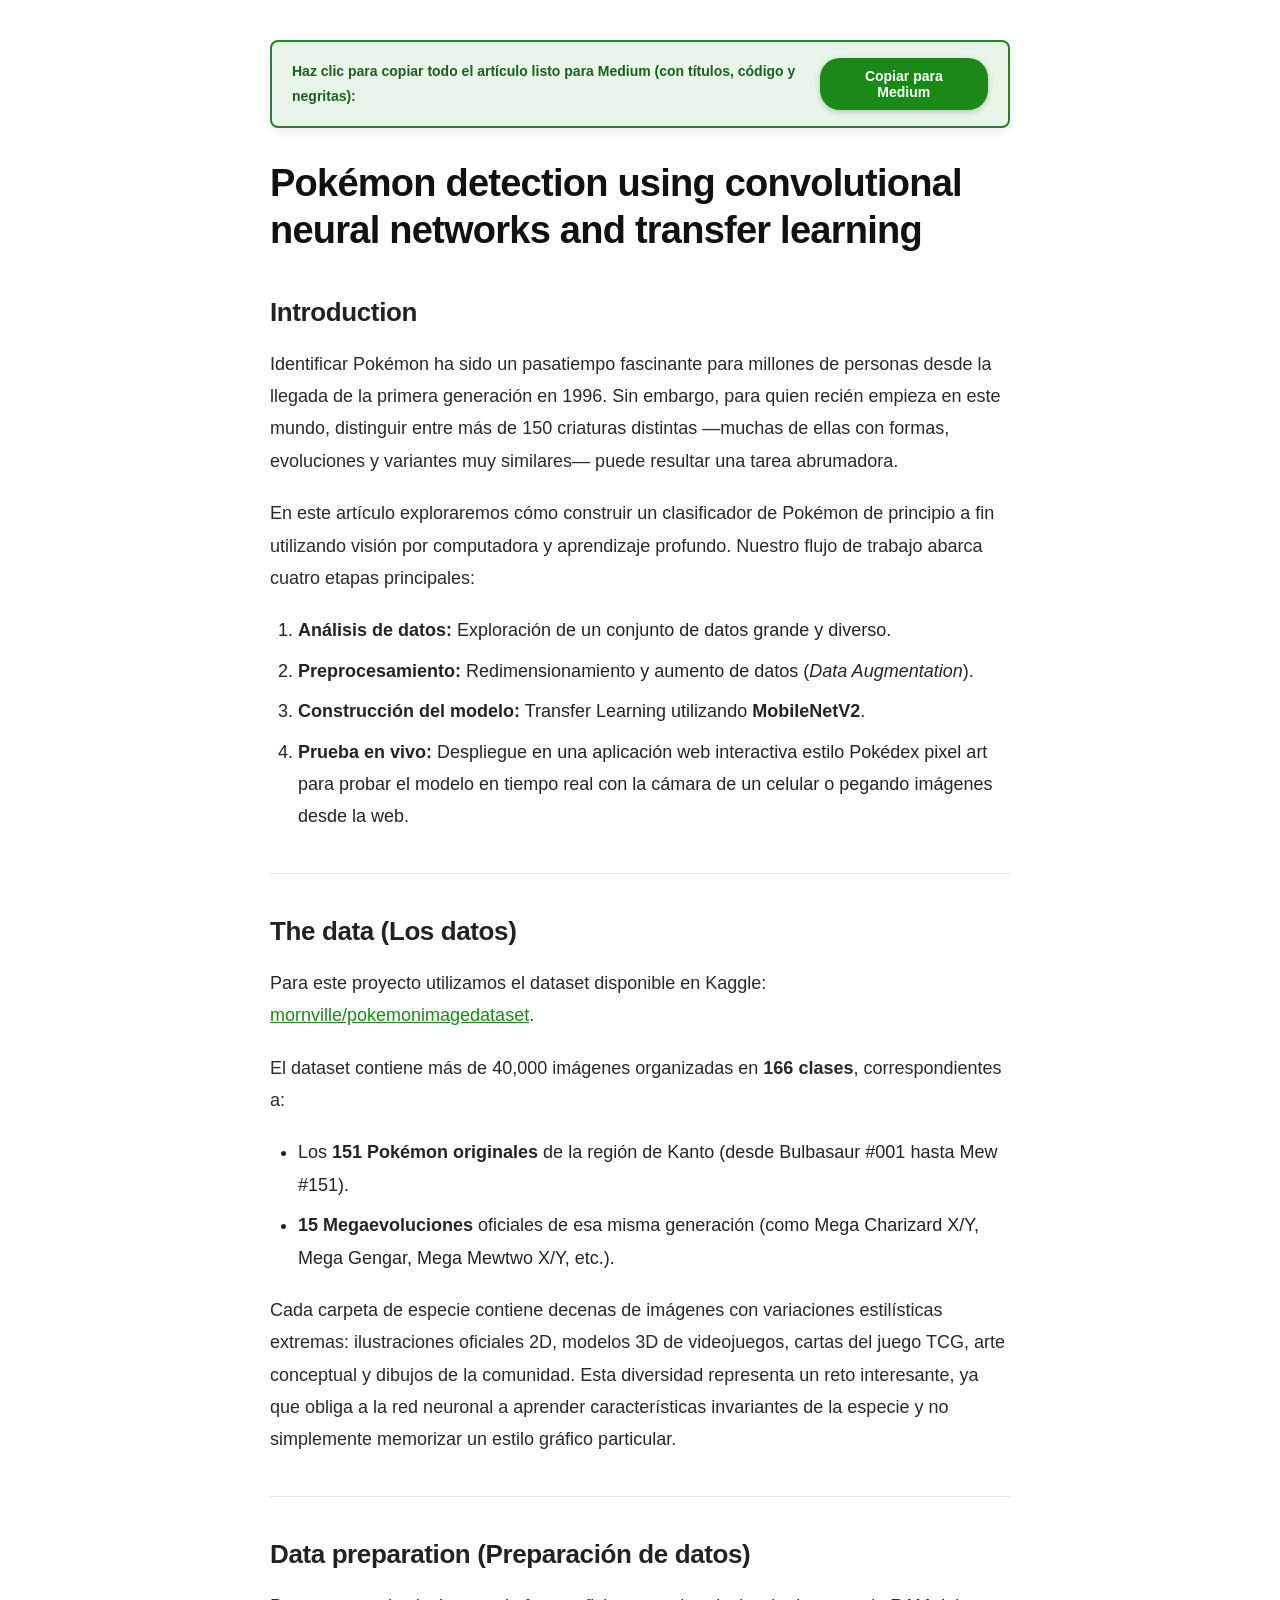
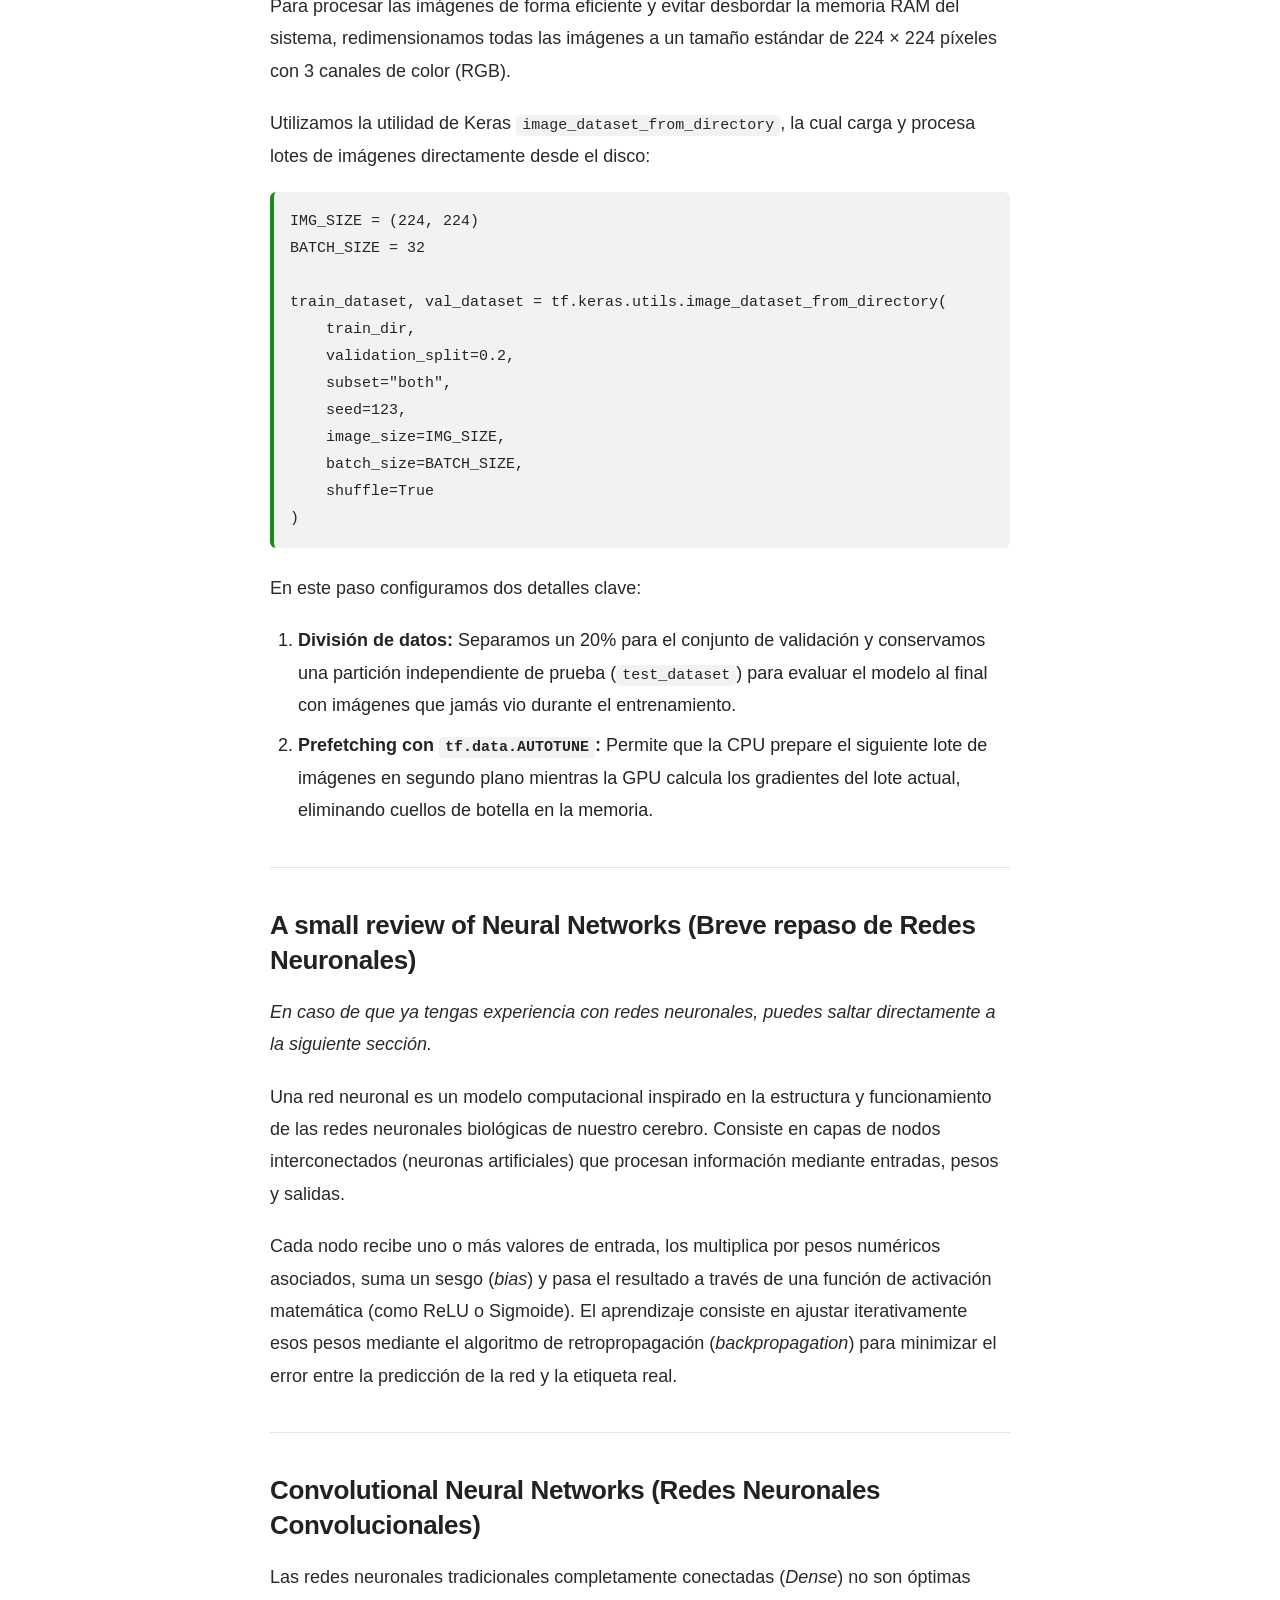
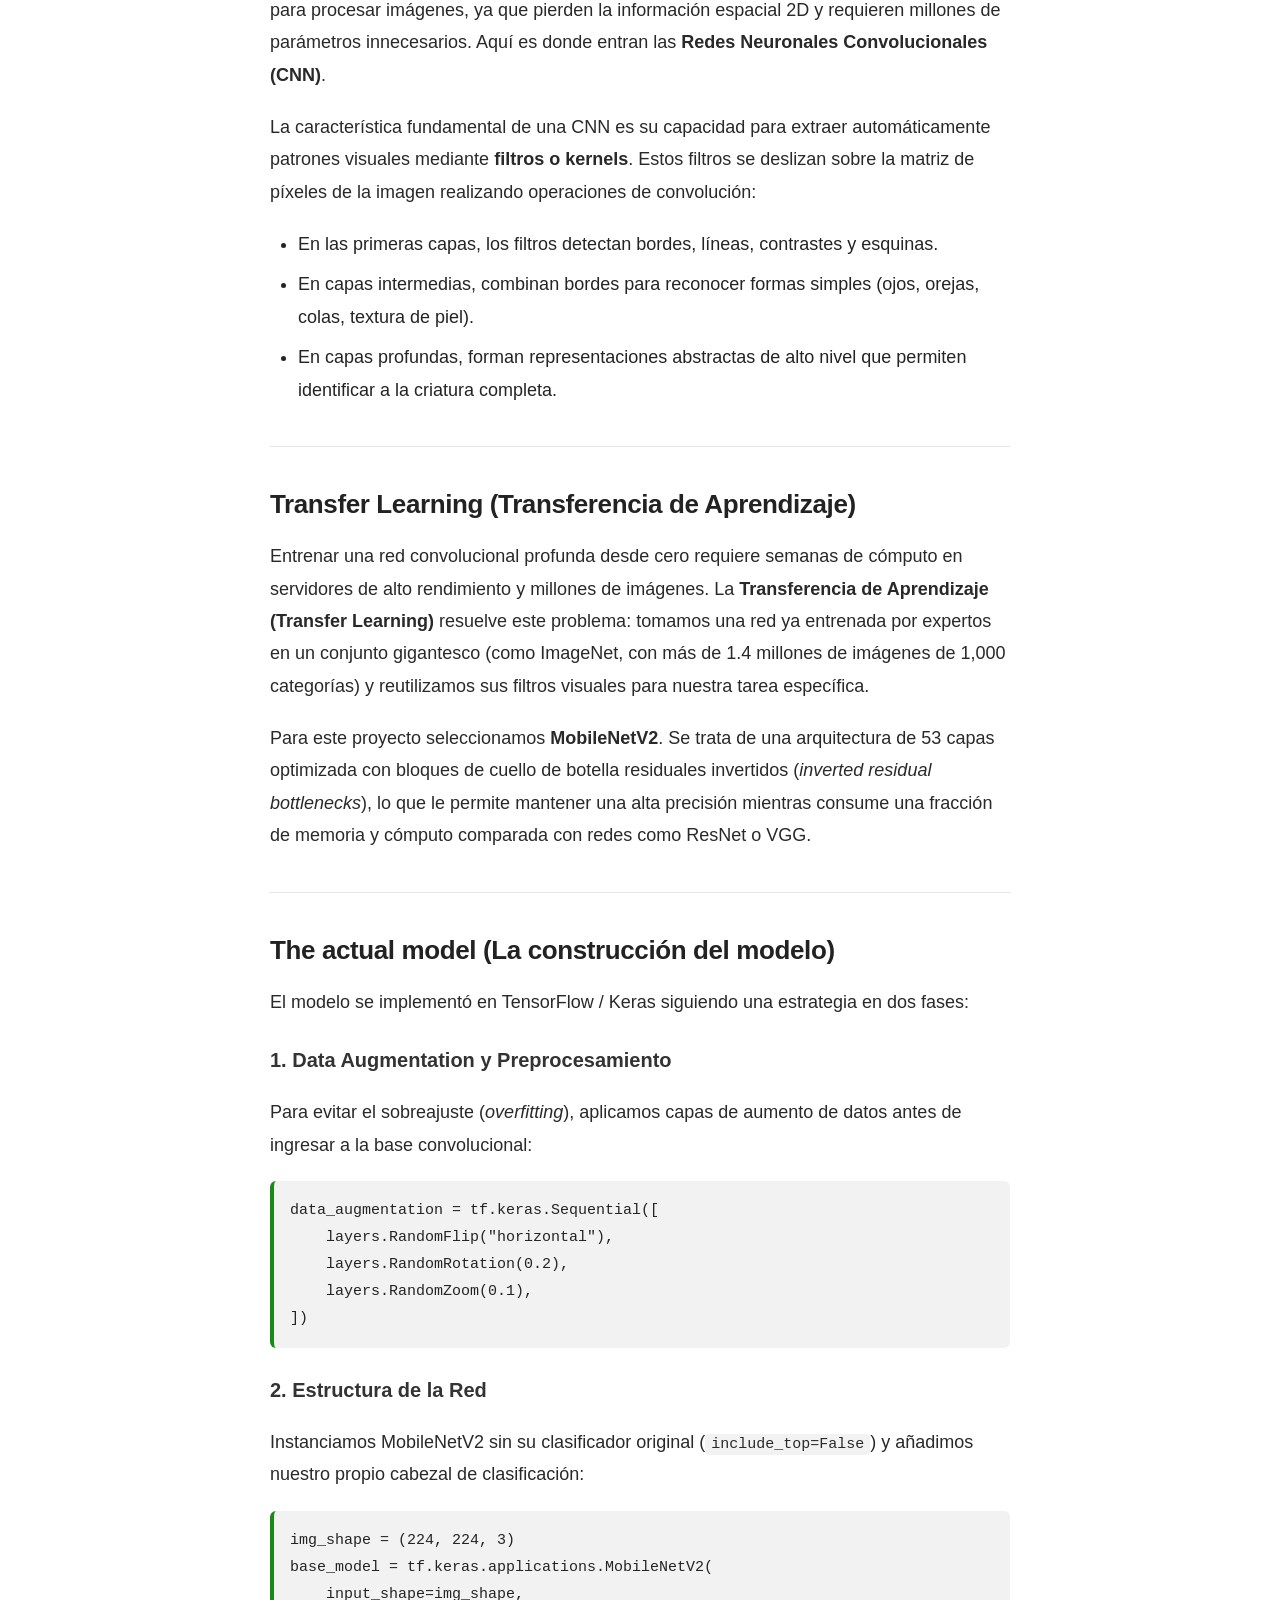
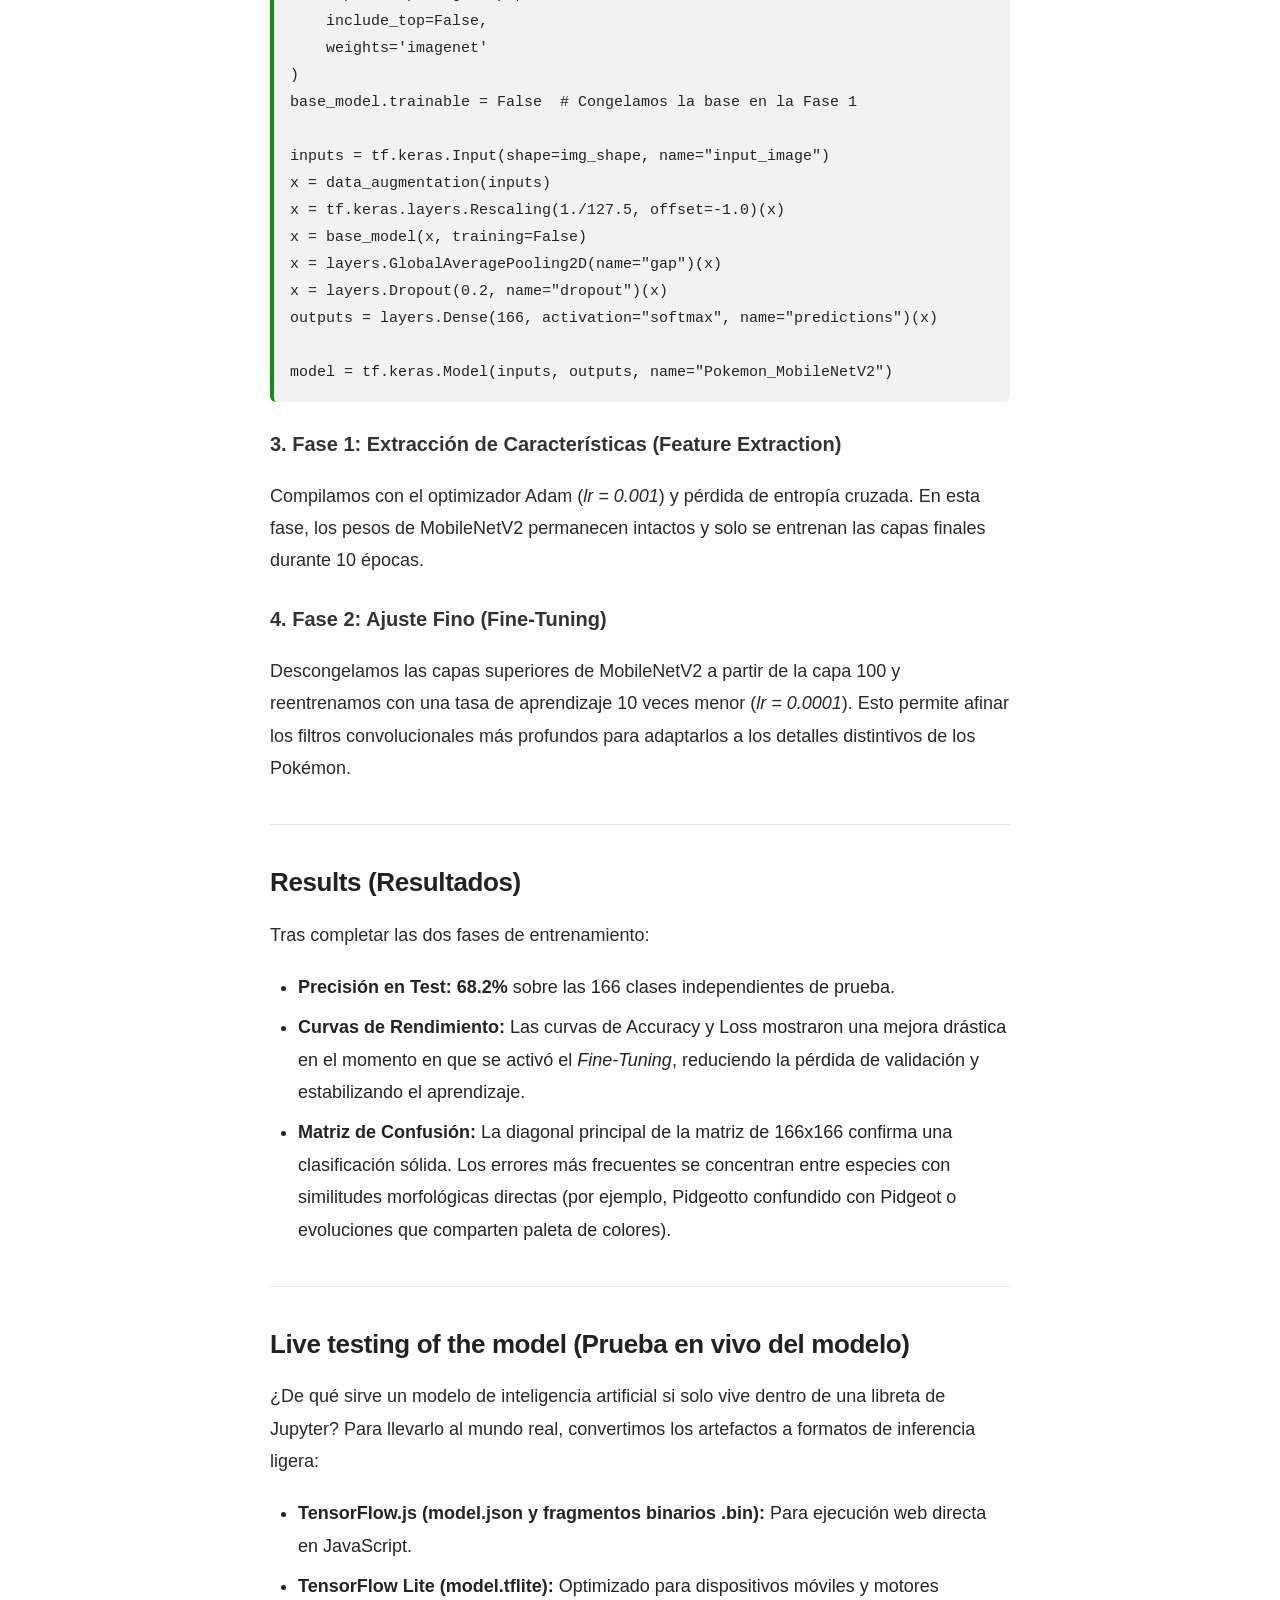
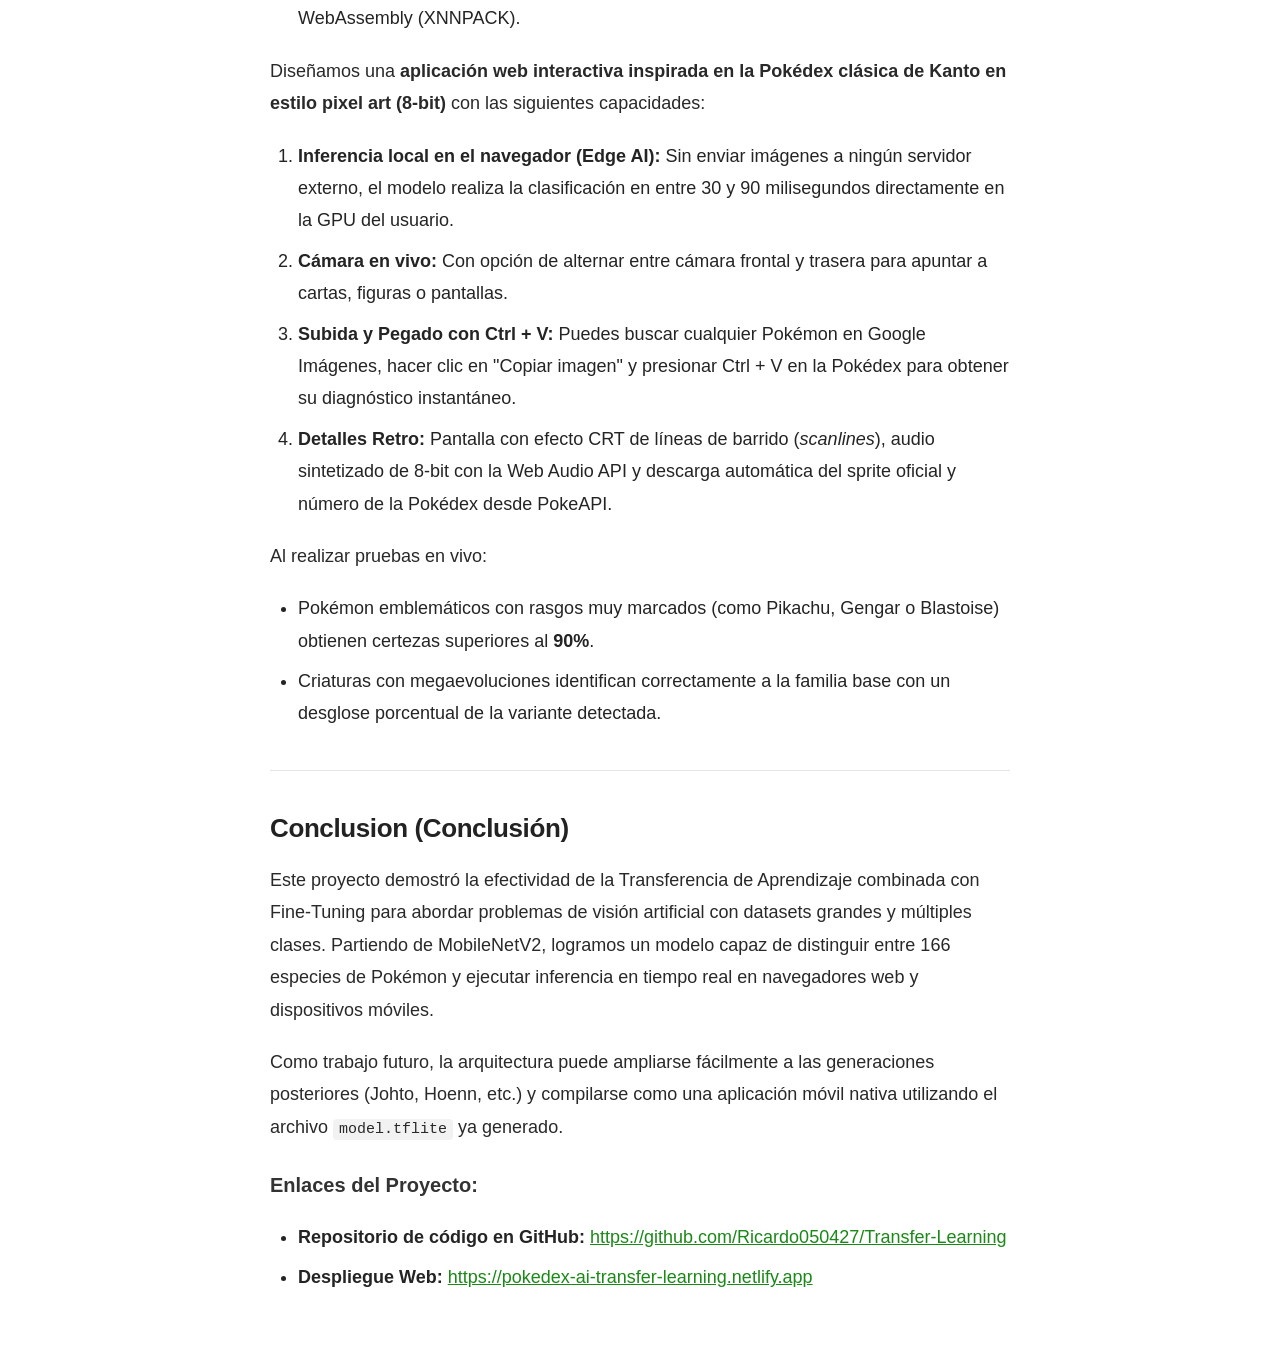
==== articulo_medium.html @ 3505b1f6 "Agregar articulo_medium.html para copiado con formato enriquecido en Medium" ====
<!DOCTYPE html>
<html lang="es">
<head>
  <meta charset="UTF-8">
  <title>Borrador Medium — Clasificador de Pokémon</title>
  <style>
    body {
      font-family: -apple-system, BlinkMacSystemFont, "Segoe UI", Roboto, Oxygen, Ubuntu, Cantarell, "Open Sans", "Helvetica Neue", sans-serif;
      line-height: 1.8;
      color: #242424;
      max-width: 740px;
      margin: 40px auto;
      padding: 0 20px;
    }
    .banner {
      background: #E8F5E9;
      border: 2px solid #2E7D32;
      border-radius: 8px;
      padding: 16px 20px;
      margin-bottom: 30px;
      display: flex;
      justify-content: space-between;
      align-items: center;
      box-shadow: 0 4px 12px rgba(0,0,0,0.08);
      position: sticky;
      top: 10px;
      z-index: 100;
    }
    .banner-text {
      font-size: 14px;
      color: #1B5E20;
      font-weight: 600;
    }
    .copy-btn {
      background: #1A8917;
      color: #FFFFFF;
      border: none;
      border-radius: 20px;
      padding: 10px 22px;
      font-size: 14px;
      font-weight: bold;
      cursor: pointer;
      box-shadow: 0 2px 6px rgba(0,0,0,0.2);
      transition: background 0.2s, transform 0.1s;
    }
    .copy-btn:hover { background: #156d12; }
    .copy-btn:active { transform: scale(0.98); }
    h1 {
      font-size: 38px;
      line-height: 1.25;
      letter-spacing: -0.02em;
      margin-bottom: 20px;
      color: #111;
    }
    h2 {
      font-size: 26px;
      line-height: 1.35;
      letter-spacing: -0.015em;
      margin-top: 40px;
      margin-bottom: 14px;
      color: #222;
    }
    h3 {
      font-size: 20px;
      margin-top: 24px;
      margin-bottom: 10px;
      color: #333;
    }
    p {
      font-size: 18px;
      margin-bottom: 20px;
      color: #292929;
    }
    ul, ol {
      font-size: 18px;
      margin-bottom: 20px;
      padding-left: 28px;
    }
    li {
      margin-bottom: 8px;
    }
    pre {
      background: #F2F2F2;
      border-radius: 6px;
      padding: 16px;
      overflow-x: auto;
      font-size: 15px;
      font-family: Menlo, Monaco, Consolas, "Courier New", monospace;
      margin-bottom: 24px;
      border-left: 4px solid #1A8917;
    }
    code {
      background: #F2F2F2;
      padding: 2px 6px;
      border-radius: 4px;
      font-size: 15px;
      font-family: Menlo, Monaco, Consolas, monospace;
    }
    pre code {
      background: transparent;
      padding: 0;
    }
    hr {
      border: 0;
      height: 1px;
      background: #E5E5E5;
      margin: 40px 0;
    }
    a {
      color: #1A8917;
      text-decoration: underline;
    }
    .image-placeholder {
      background: #F9F9F9;
      border: 2px dashed #DDD;
      border-radius: 8px;
      padding: 24px;
      text-align: center;
      color: #666;
      font-size: 15px;
      margin: 25px 0;
    }
  </style>
</head>
<body>

  <div class="banner">
    <div class="banner-text">Haz clic para copiar todo el artículo listo para Medium (con títulos, código y negritas):</div>
    <button class="copy-btn" id="copyBtn" onclick="copiarArticulo()">Copiar para Medium</button>
  </div>

  <article id="articleContent">
    <h1>Pokémon detection using convolutional neural networks and transfer learning</h1>

    <h2>Introduction</h2>
    <p>Identificar Pokémon ha sido un pasatiempo fascinante para millones de personas desde la llegada de la primera generación en 1996. Sin embargo, para quien recién empieza en este mundo, distinguir entre más de 150 criaturas distintas —muchas de ellas con formas, evoluciones y variantes muy similares— puede resultar una tarea abrumadora.</p>
    <p>En este artículo exploraremos cómo construir un clasificador de Pokémon de principio a fin utilizando visión por computadora y aprendizaje profundo. Nuestro flujo de trabajo abarca cuatro etapas principales:</p>
    <ol>
      <li><strong>Análisis de datos:</strong> Exploración de un conjunto de datos grande y diverso.</li>
      <li><strong>Preprocesamiento:</strong> Redimensionamiento y aumento de datos (<em>Data Augmentation</em>).</li>
      <li><strong>Construcción del modelo:</strong> Transfer Learning utilizando <strong>MobileNetV2</strong>.</li>
      <li><strong>Prueba en vivo:</strong> Despliegue en una aplicación web interactiva estilo Pokédex pixel art para probar el modelo en tiempo real con la cámara de un celular o pegando imágenes desde la web.</li>
    </ol>

    <hr>

    <h2>The data (Los datos)</h2>
    <p>Para este proyecto utilizamos el dataset disponible en Kaggle: <a href="https://www.kaggle.com/datasets/mornville/pokemonimagedataset" target="_blank">mornville/pokemonimagedataset</a>.</p>
    <p>El dataset contiene más de 40,000 imágenes organizadas en <strong>166 clases</strong>, correspondientes a:</p>
    <ul>
      <li>Los <strong>151 Pokémon originales</strong> de la región de Kanto (desde Bulbasaur #001 hasta Mew #151).</li>
      <li><strong>15 Megaevoluciones</strong> oficiales de esa misma generación (como Mega Charizard X/Y, Mega Gengar, Mega Mewtwo X/Y, etc.).</li>
    </ul>
    <p>Cada carpeta de especie contiene decenas de imágenes con variaciones estilísticas extremas: ilustraciones oficiales 2D, modelos 3D de videojuegos, cartas del juego TCG, arte conceptual y dibujos de la comunidad. Esta diversidad representa un reto interesante, ya que obliga a la red neuronal a aprender características invariantes de la especie y no simplemente memorizar un estilo gráfico particular.</p>

    <hr>

    <h2>Data preparation (Preparación de datos)</h2>
    <p>Para procesar las imágenes de forma eficiente y evitar desbordar la memoria RAM del sistema, redimensionamos todas las imágenes a un tamaño estándar de 224 &times; 224 píxeles con 3 canales de color (RGB).</p>
    <p>Utilizamos la utilidad de Keras <code>image_dataset_from_directory</code>, la cual carga y procesa lotes de imágenes directamente desde el disco:</p>

<pre><code>IMG_SIZE = (224, 224)
BATCH_SIZE = 32

train_dataset, val_dataset = tf.keras.utils.image_dataset_from_directory(
    train_dir,
    validation_split=0.2,
    subset="both",
    seed=123,
    image_size=IMG_SIZE,
    batch_size=BATCH_SIZE,
    shuffle=True
)</code></pre>

    <p>En este paso configuramos dos detalles clave:</p>
    <ol>
      <li><strong>División de datos:</strong> Separamos un 20% para el conjunto de validación y conservamos una partición independiente de prueba (<code>test_dataset</code>) para evaluar el modelo al final con imágenes que jamás vio durante el entrenamiento.</li>
      <li><strong>Prefetching con <code>tf.data.AUTOTUNE</code>:</strong> Permite que la CPU prepare el siguiente lote de imágenes en segundo plano mientras la GPU calcula los gradientes del lote actual, eliminando cuellos de botella en la memoria.</li>
    </ol>

    <hr>

    <h2>A small review of Neural Networks (Breve repaso de Redes Neuronales)</h2>
    <p><em>En caso de que ya tengas experiencia con redes neuronales, puedes saltar directamente a la siguiente sección.</em></p>
    <p>Una red neuronal es un modelo computacional inspirado en la estructura y funcionamiento de las redes neuronales biológicas de nuestro cerebro. Consiste en capas de nodos interconectados (neuronas artificiales) que procesan información mediante entradas, pesos y salidas.</p>
    <p>Cada nodo recibe uno o más valores de entrada, los multiplica por pesos numéricos asociados, suma un sesgo (<em>bias</em>) y pasa el resultado a través de una función de activación matemática (como ReLU o Sigmoide). El aprendizaje consiste en ajustar iterativamente esos pesos mediante el algoritmo de retropropagación (<em>backpropagation</em>) para minimizar el error entre la predicción de la red y la etiqueta real.</p>

    <hr>

    <h2>Convolutional Neural Networks (Redes Neuronales Convolucionales)</h2>
    <p>Las redes neuronales tradicionales completamente conectadas (<em>Dense</em>) no son óptimas para procesar imágenes, ya que pierden la información espacial 2D y requieren millones de parámetros innecesarios. Aquí es donde entran las <strong>Redes Neuronales Convolucionales (CNN)</strong>.</p>
    <p>La característica fundamental de una CNN es su capacidad para extraer automáticamente patrones visuales mediante <strong>filtros o kernels</strong>. Estos filtros se deslizan sobre la matriz de píxeles de la imagen realizando operaciones de convolución:</p>
    <ul>
      <li>En las primeras capas, los filtros detectan bordes, líneas, contrastes y esquinas.</li>
      <li>En capas intermedias, combinan bordes para reconocer formas simples (ojos, orejas, colas, textura de piel).</li>
      <li>En capas profundas, forman representaciones abstractas de alto nivel que permiten identificar a la criatura completa.</li>
    </ul>

    <hr>

    <h2>Transfer Learning (Transferencia de Aprendizaje)</h2>
    <p>Entrenar una red convolucional profunda desde cero requiere semanas de cómputo en servidores de alto rendimiento y millones de imágenes. La <strong>Transferencia de Aprendizaje (Transfer Learning)</strong> resuelve este problema: tomamos una red ya entrenada por expertos en un conjunto gigantesco (como ImageNet, con más de 1.4 millones de imágenes de 1,000 categorías) y reutilizamos sus filtros visuales para nuestra tarea específica.</p>
    <p>Para este proyecto seleccionamos <strong>MobileNetV2</strong>. Se trata de una arquitectura de 53 capas optimizada con bloques de cuello de botella residuales invertidos (<em>inverted residual bottlenecks</em>), lo que le permite mantener una alta precisión mientras consume una fracción de memoria y cómputo comparada con redes como ResNet o VGG.</p>

    <hr>

    <h2>The actual model (La construcción del modelo)</h2>
    <p>El modelo se implementó en TensorFlow / Keras siguiendo una estrategia en dos fases:</p>

    <h3>1. Data Augmentation y Preprocesamiento</h3>
    <p>Para evitar el sobreajuste (<em>overfitting</em>), aplicamos capas de aumento de datos antes de ingresar a la base convolucional:</p>

<pre><code>data_augmentation = tf.keras.Sequential([
    layers.RandomFlip("horizontal"),
    layers.RandomRotation(0.2),
    layers.RandomZoom(0.1),
])</code></pre>

    <h3>2. Estructura de la Red</h3>
    <p>Instanciamos MobileNetV2 sin su clasificador original (<code>include_top=False</code>) y añadimos nuestro propio cabezal de clasificación:</p>

<pre><code>img_shape = (224, 224, 3)
base_model = tf.keras.applications.MobileNetV2(
    input_shape=img_shape,
    include_top=False,
    weights='imagenet'
)
base_model.trainable = False  # Congelamos la base en la Fase 1

inputs = tf.keras.Input(shape=img_shape, name="input_image")
x = data_augmentation(inputs)
x = tf.keras.layers.Rescaling(1./127.5, offset=-1.0)(x)
x = base_model(x, training=False)
x = layers.GlobalAveragePooling2D(name="gap")(x)
x = layers.Dropout(0.2, name="dropout")(x)
outputs = layers.Dense(166, activation="softmax", name="predictions")(x)

model = tf.keras.Model(inputs, outputs, name="Pokemon_MobileNetV2")</code></pre>

    <h3>3. Fase 1: Extracción de Características (Feature Extraction)</h3>
    <p>Compilamos con el optimizador Adam (<em>lr = 0.001</em>) y pérdida de entropía cruzada. En esta fase, los pesos de MobileNetV2 permanecen intactos y solo se entrenan las capas finales durante 10 épocas.</p>

    <h3>4. Fase 2: Ajuste Fino (Fine-Tuning)</h3>
    <p>Descongelamos las capas superiores de MobileNetV2 a partir de la capa 100 y reentrenamos con una tasa de aprendizaje 10 veces menor (<em>lr = 0.0001</em>). Esto permite afinar los filtros convolucionales más profundos para adaptarlos a los detalles distintivos de los Pokémon.</p>

    <hr>

    <h2>Results (Resultados)</h2>
    <p>Tras completar las dos fases de entrenamiento:</p>
    <ul>
      <li><strong>Precisión en Test:</strong> <strong>68.2%</strong> sobre las 166 clases independientes de prueba.</li>
      <li><strong>Curvas de Rendimiento:</strong> Las curvas de Accuracy y Loss mostraron una mejora drástica en el momento en que se activó el <em>Fine-Tuning</em>, reduciendo la pérdida de validación y estabilizando el aprendizaje.</li>
      <li><strong>Matriz de Confusión:</strong> La diagonal principal de la matriz de 166x166 confirma una clasificación sólida. Los errores más frecuentes se concentran entre especies con similitudes morfológicas directas (por ejemplo, Pidgeotto confundido con Pidgeot o evoluciones que comparten paleta de colores).</li>
    </ul>

    <hr>

    <h2>Live testing of the model (Prueba en vivo del modelo)</h2>
    <p>¿De qué sirve un modelo de inteligencia artificial si solo vive dentro de una libreta de Jupyter? Para llevarlo al mundo real, convertimos los artefactos a formatos de inferencia ligera:</p>
    <ul>
      <li><strong>TensorFlow.js (model.json y fragmentos binarios .bin):</strong> Para ejecución web directa en JavaScript.</li>
      <li><strong>TensorFlow Lite (model.tflite):</strong> Optimizado para dispositivos móviles y motores WebAssembly (XNNPACK).</li>
    </ul>

    <p>Diseñamos una <strong>aplicación web interactiva inspirada en la Pokédex clásica de Kanto en estilo pixel art (8-bit)</strong> con las siguientes capacidades:</p>
    <ol>
      <li><strong>Inferencia local en el navegador (Edge AI):</strong> Sin enviar imágenes a ningún servidor externo, el modelo realiza la clasificación en entre 30 y 90 milisegundos directamente en la GPU del usuario.</li>
      <li><strong>Cámara en vivo:</strong> Con opción de alternar entre cámara frontal y trasera para apuntar a cartas, figuras o pantallas.</li>
      <li><strong>Subida y Pegado con Ctrl + V:</strong> Puedes buscar cualquier Pokémon en Google Imágenes, hacer clic en "Copiar imagen" y presionar Ctrl + V en la Pokédex para obtener su diagnóstico instantáneo.</li>
      <li><strong>Detalles Retro:</strong> Pantalla con efecto CRT de líneas de barrido (<em>scanlines</em>), audio sintetizado de 8-bit con la Web Audio API y descarga automática del sprite oficial y número de la Pokédex desde PokeAPI.</li>
    </ol>

    <p>Al realizar pruebas en vivo:</p>
    <ul>
      <li>Pokémon emblemáticos con rasgos muy marcados (como Pikachu, Gengar o Blastoise) obtienen certezas superiores al <strong>90%</strong>.</li>
      <li>Criaturas con megaevoluciones identifican correctamente a la familia base con un desglose porcentual de la variante detectada.</li>
    </ul>

    <hr>

    <h2>Conclusion (Conclusión)</h2>
    <p>Este proyecto demostró la efectividad de la Transferencia de Aprendizaje combinada con Fine-Tuning para abordar problemas de visión artificial con datasets grandes y múltiples clases. Partiendo de MobileNetV2, logramos un modelo capaz de distinguir entre 166 especies de Pokémon y ejecutar inferencia en tiempo real en navegadores web y dispositivos móviles.</p>
    <p>Como trabajo futuro, la arquitectura puede ampliarse fácilmente a las generaciones posteriores (Johto, Hoenn, etc.) y compilarse como una aplicación móvil nativa utilizando el archivo <code>model.tflite</code> ya generado.</p>

    <h3>Enlaces del Proyecto:</h3>
    <ul>
      <li><strong>Repositorio de código en GitHub:</strong> <a href="https://github.com/Ricardo050427/Transfer-Learning" target="_blank">https://github.com/Ricardo050427/Transfer-Learning</a></li>
      <li><strong>Despliegue Web:</strong> <a href="https://pokedex-ai-transfer-learning.netlify.app" target="_blank">https://pokedex-ai-transfer-learning.netlify.app</a></li>
    </ul>
  </article>

  <script>
    function copiarArticulo() {
      const article = document.getElementById('articleContent');
      
      // Selección de rango HTML enriquecido
      const range = document.createRange();
      range.selectNodeContents(article);
      const selection = window.getSelection();
      selection.removeAllRanges();
      selection.addRange(range);

      try {
        const success = document.execCommand('copy');
        if (success) {
          const btn = document.getElementById('copyBtn');
          btn.textContent = '¡Copiado con formato!';
          btn.style.background = '#2E7D32';
          setTimeout(() => {
            btn.textContent = 'Copiar para Medium';
            btn.style.background = '#1A8917';
          }, 3000);
          alert('¡Artículo copiado con éxito!\n\nAhora ve a tu pestaña de Medium y presiona Ctrl + V.\nVerás que todos los títulos, listas, negritas y bloques de código se formaterán solos automáticamente.');
        } else {
          throw new Error('execCommand falló');
        }
      } catch (err) {
        alert('Por favor selecciona todo el texto con el mouse o Ctrl + A y copia con Ctrl + C.');
      }
      selection.removeAllRanges();
    }
  </script>
</body>
</html>
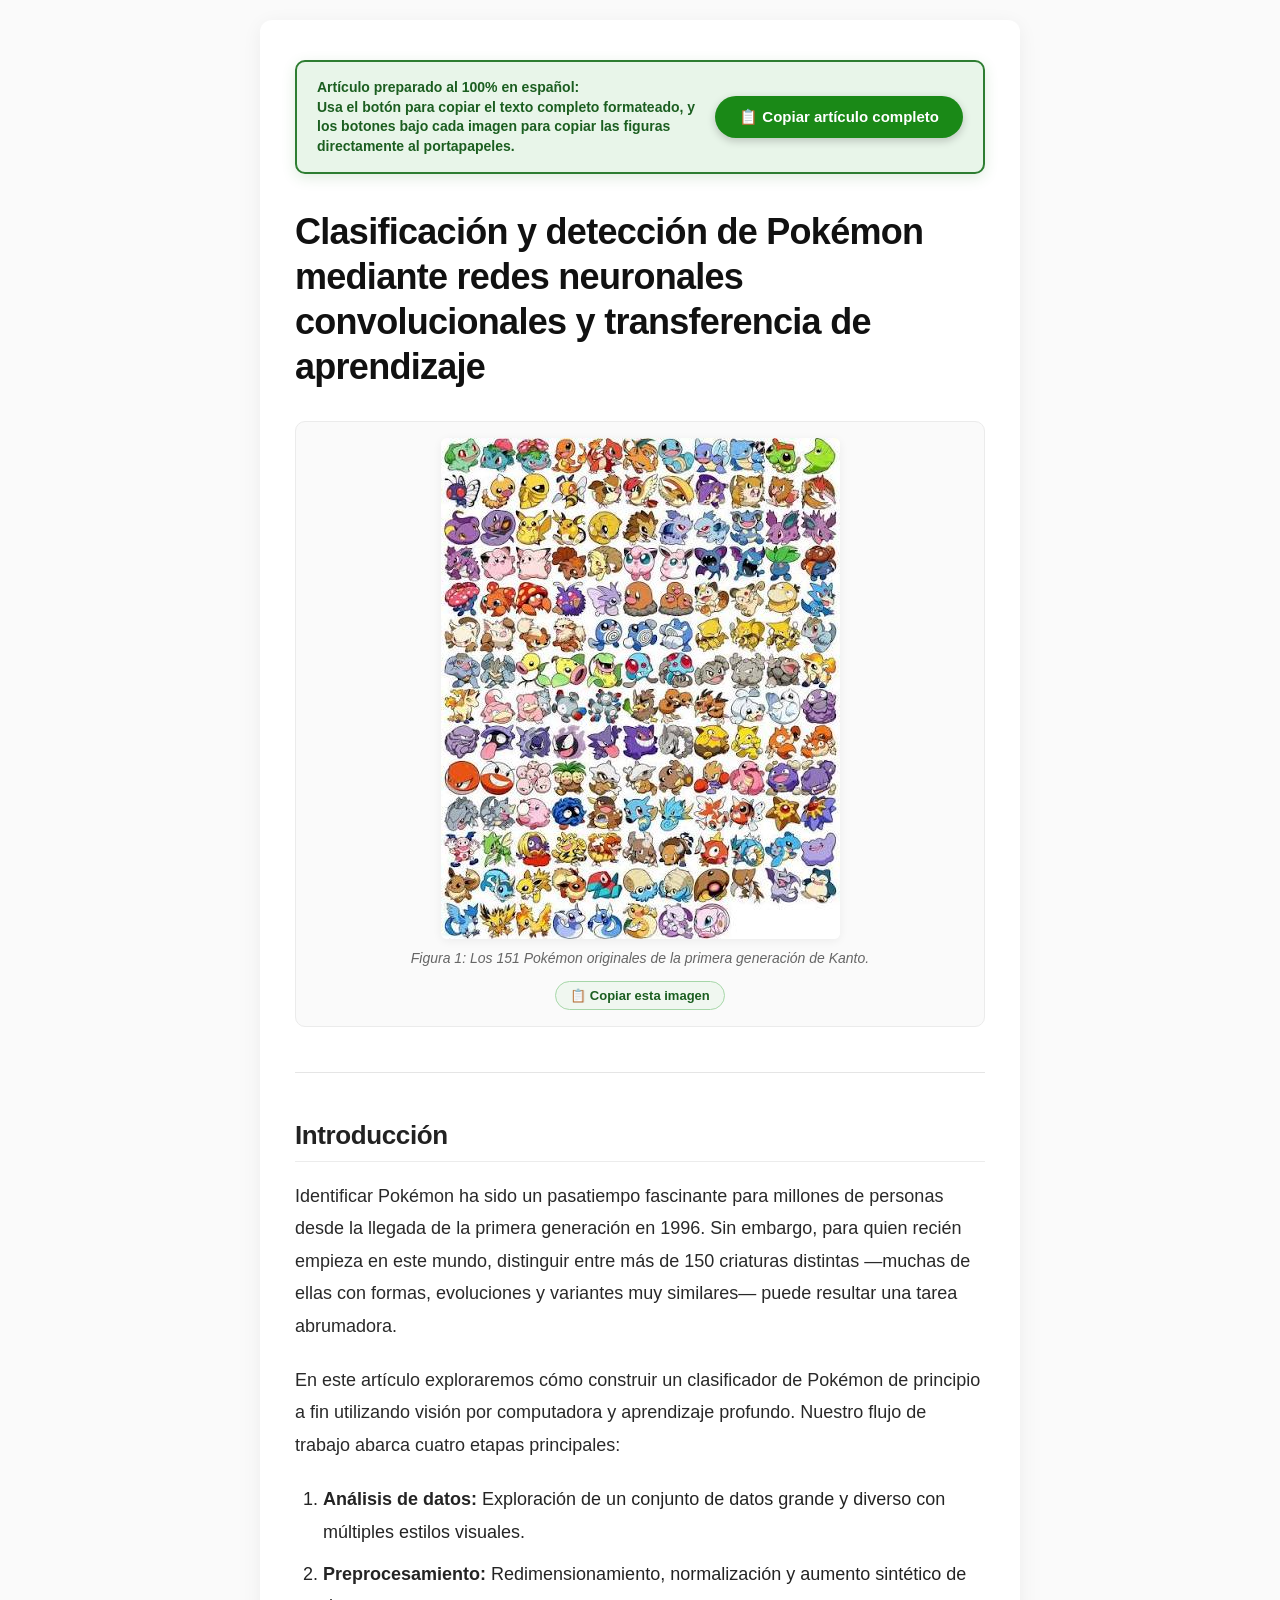
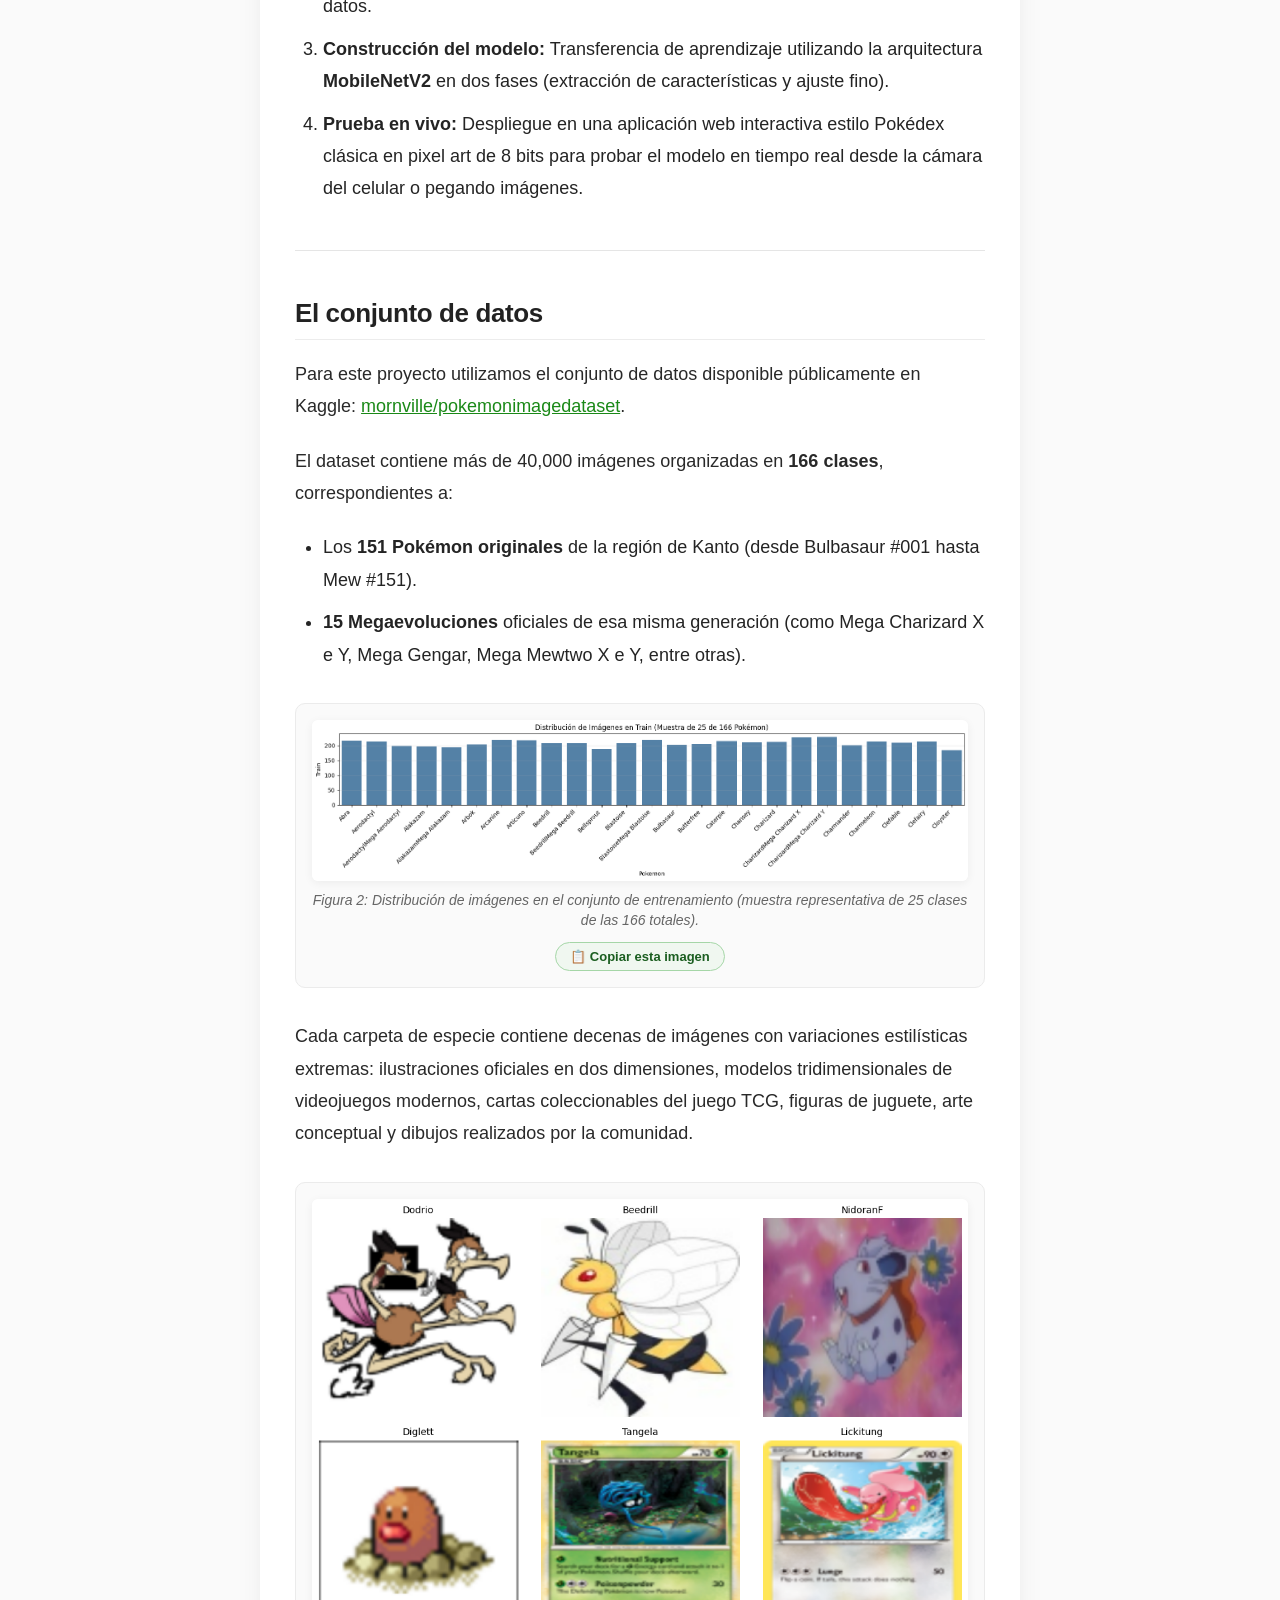
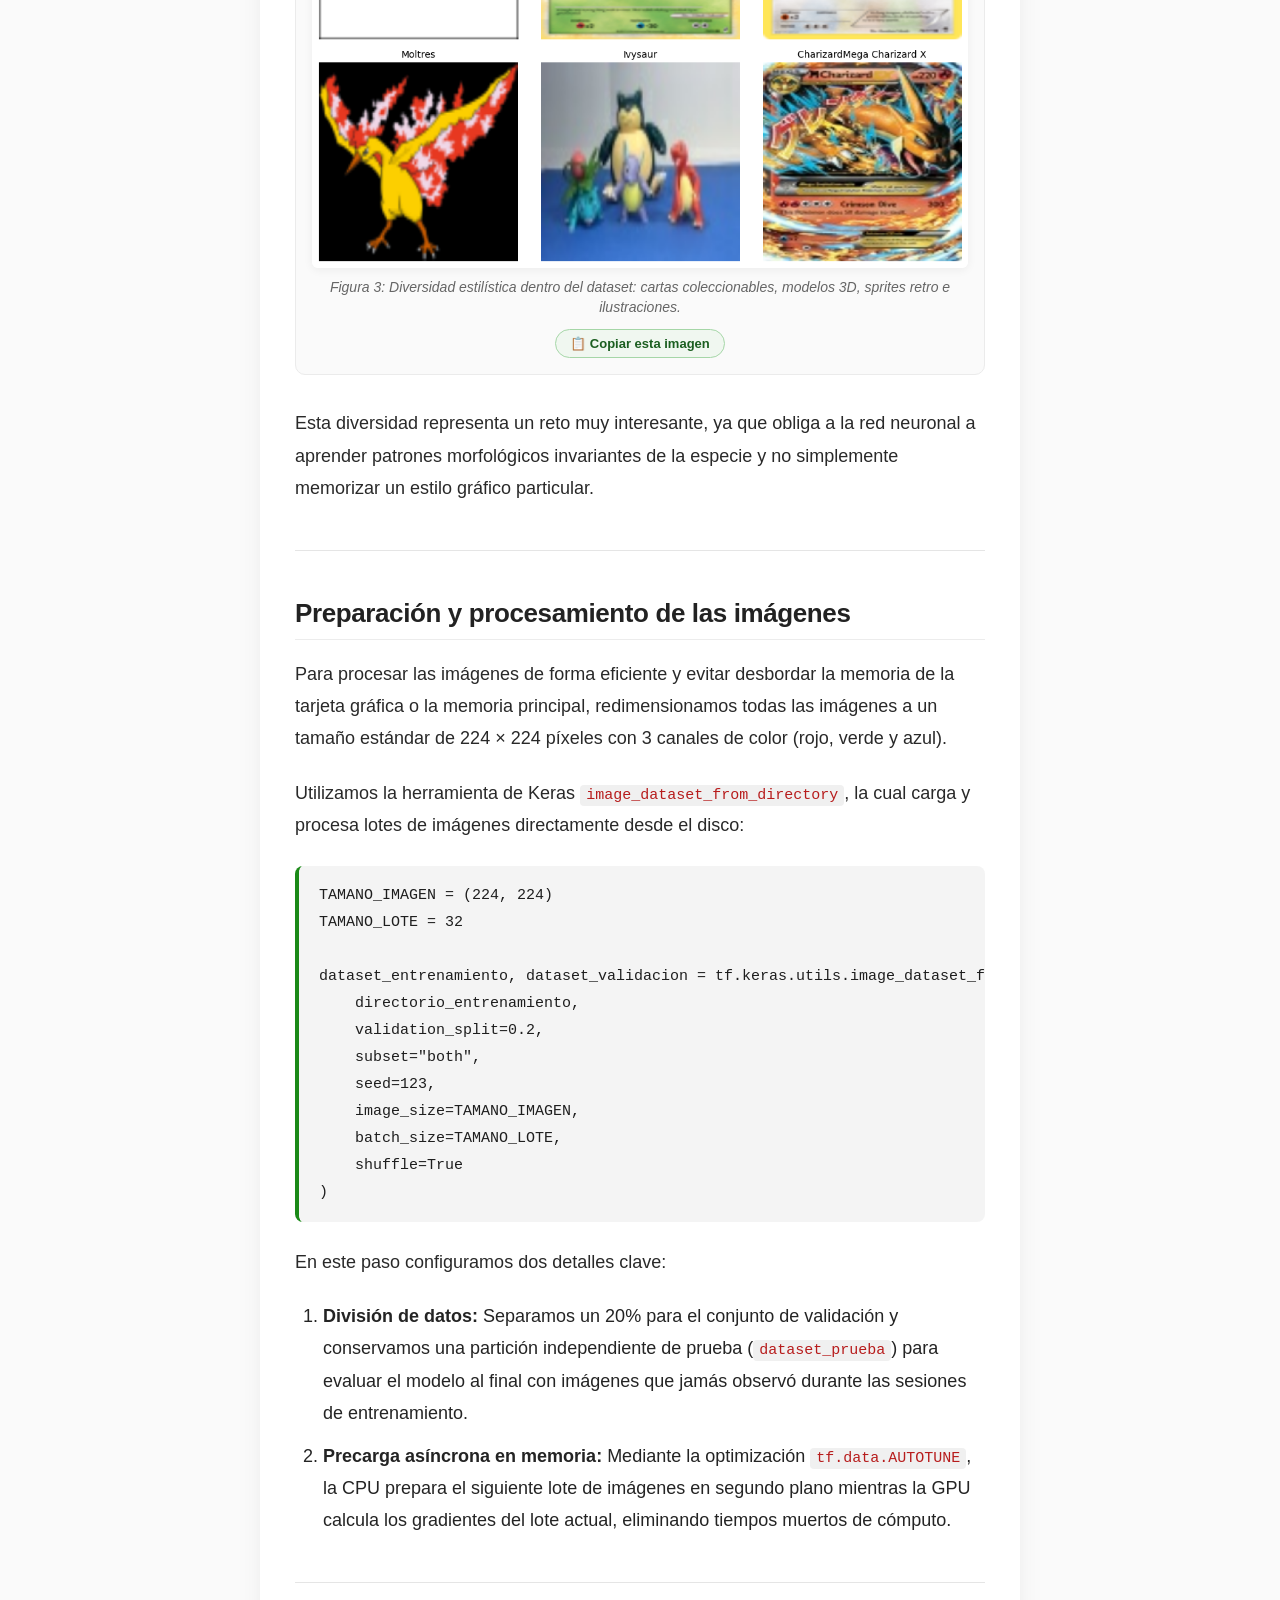
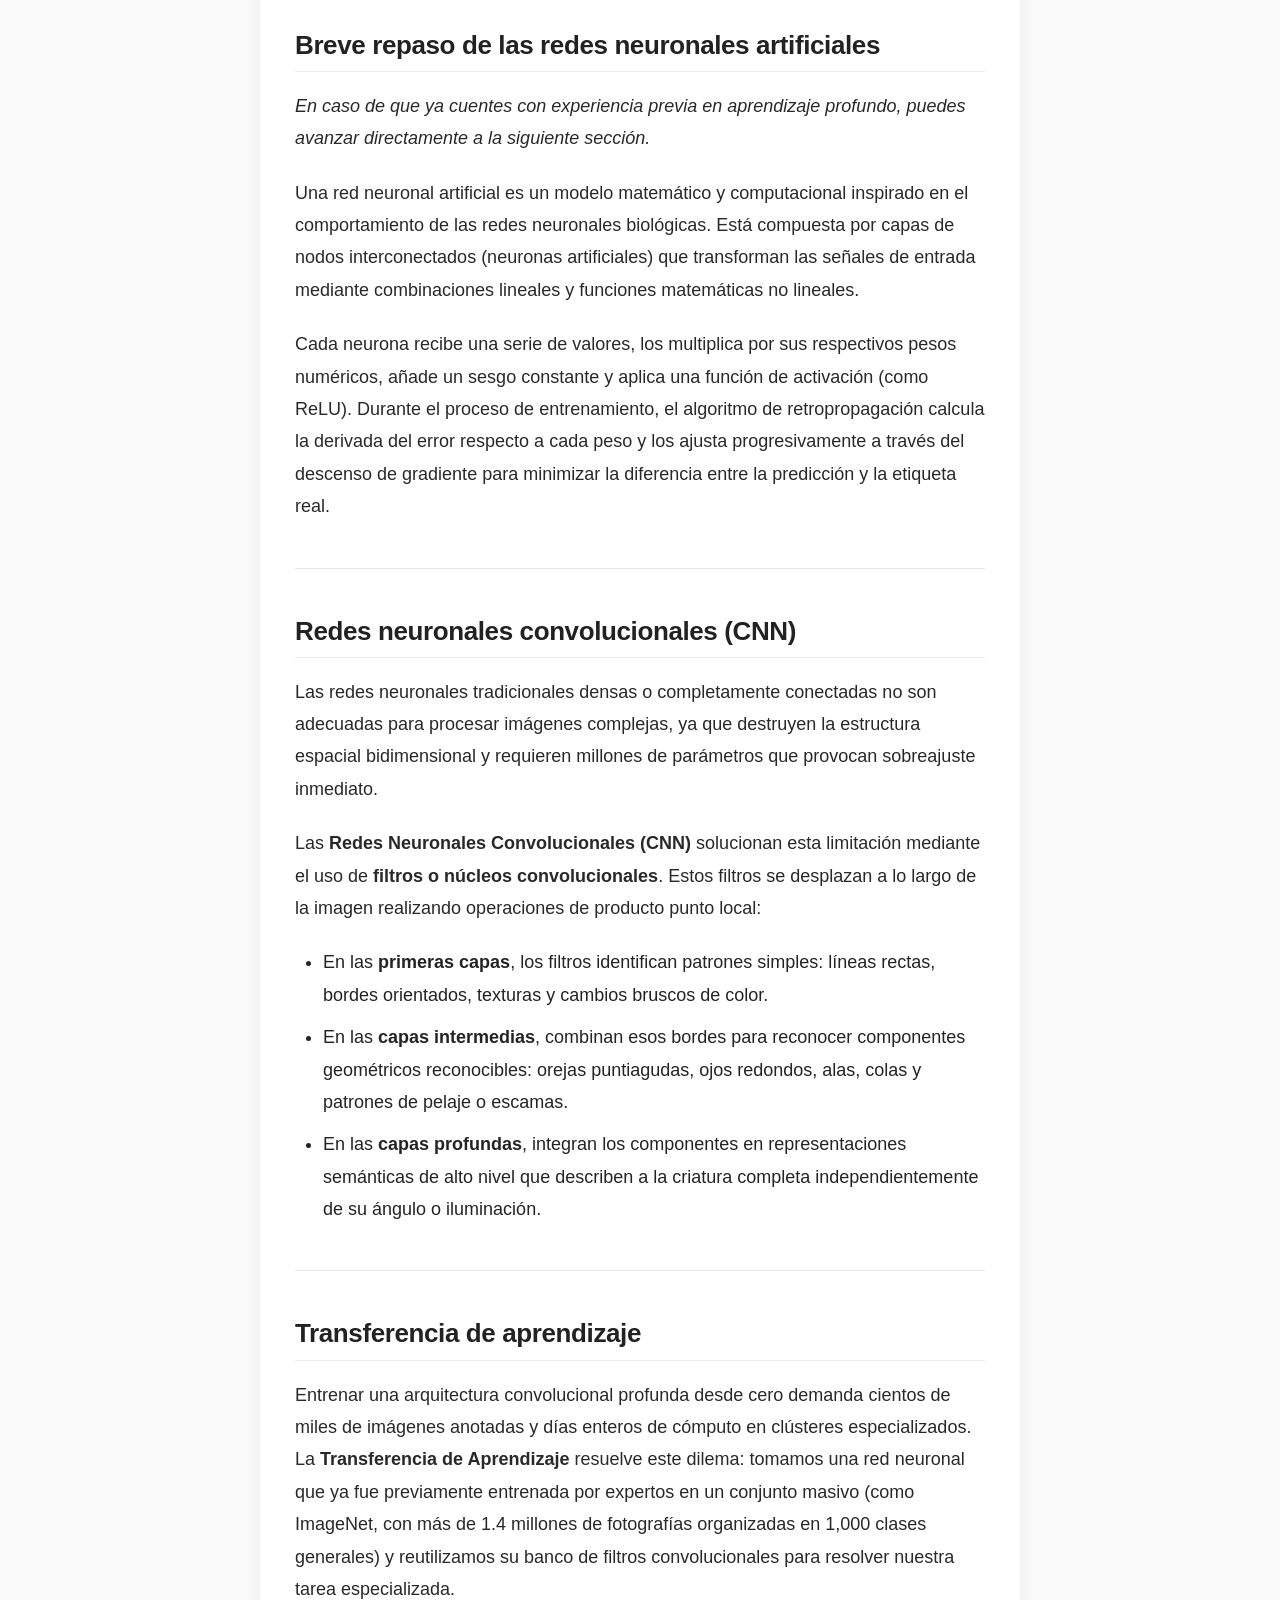
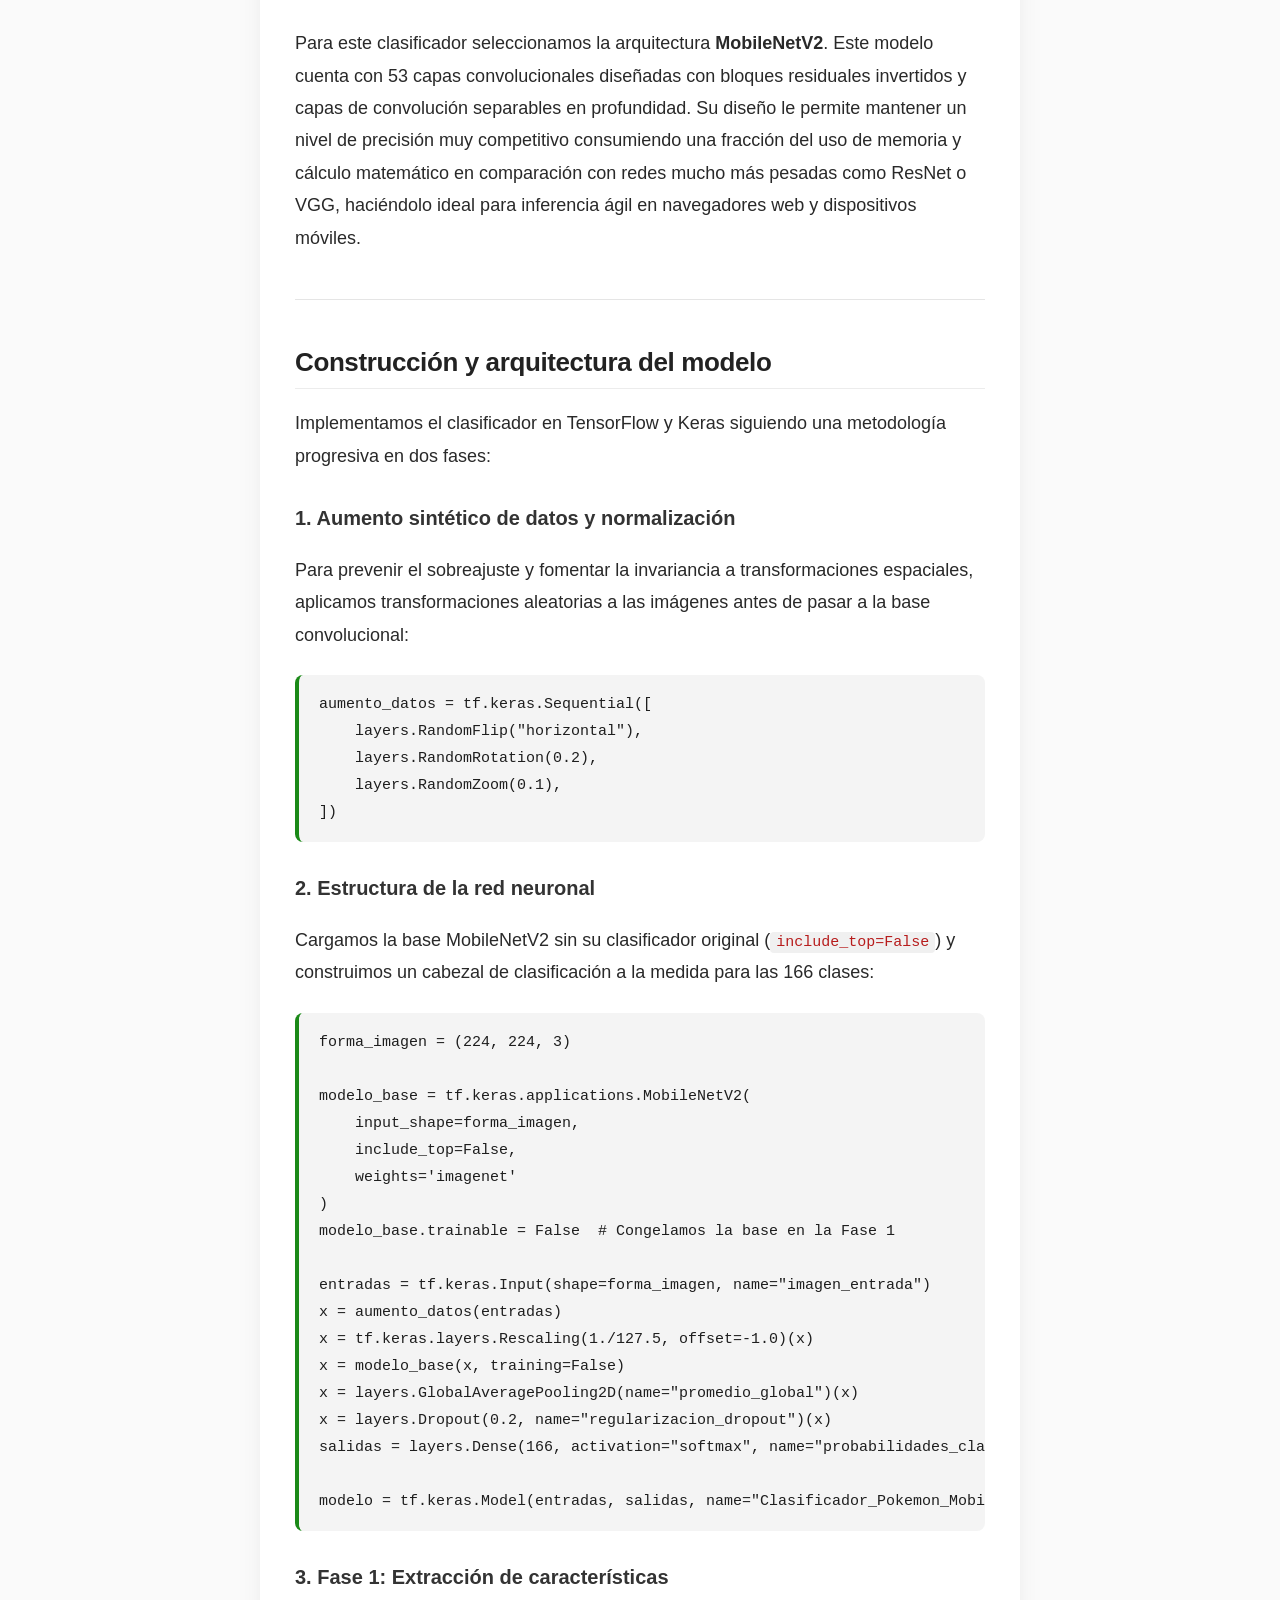
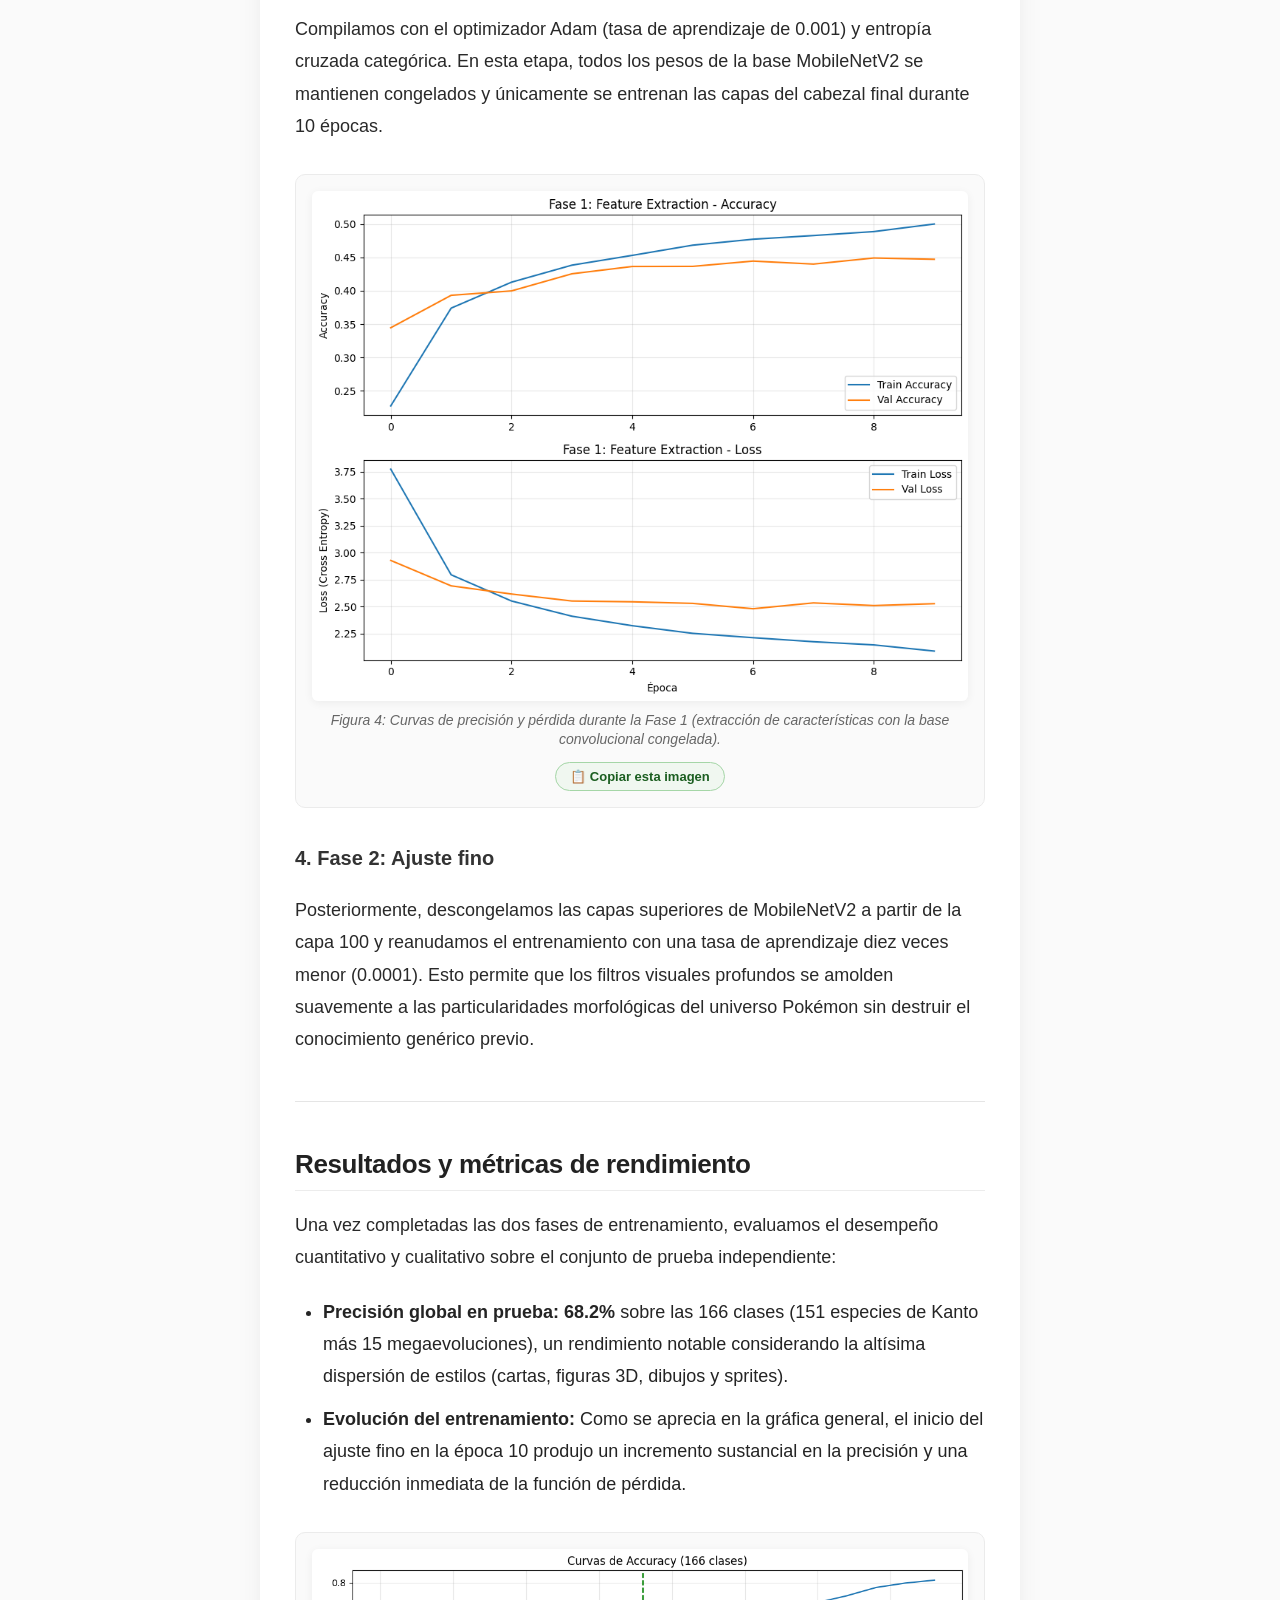
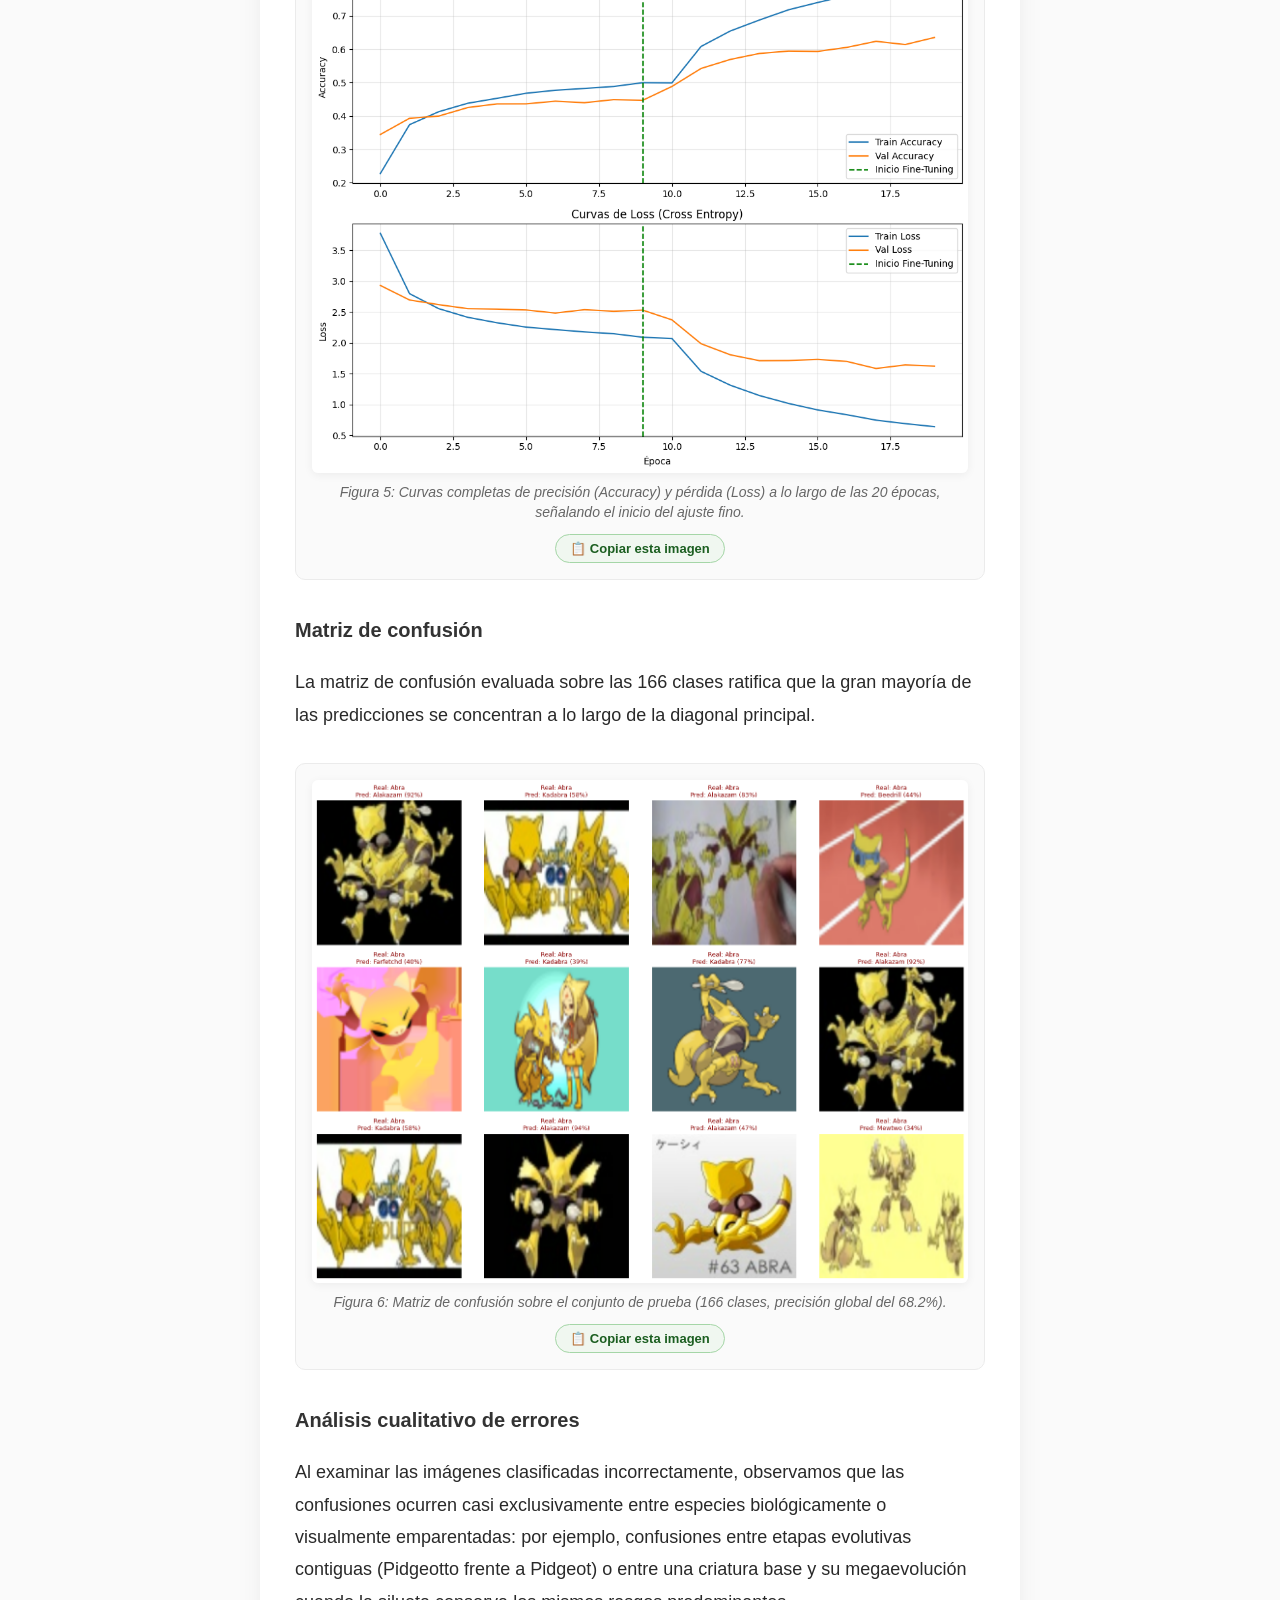
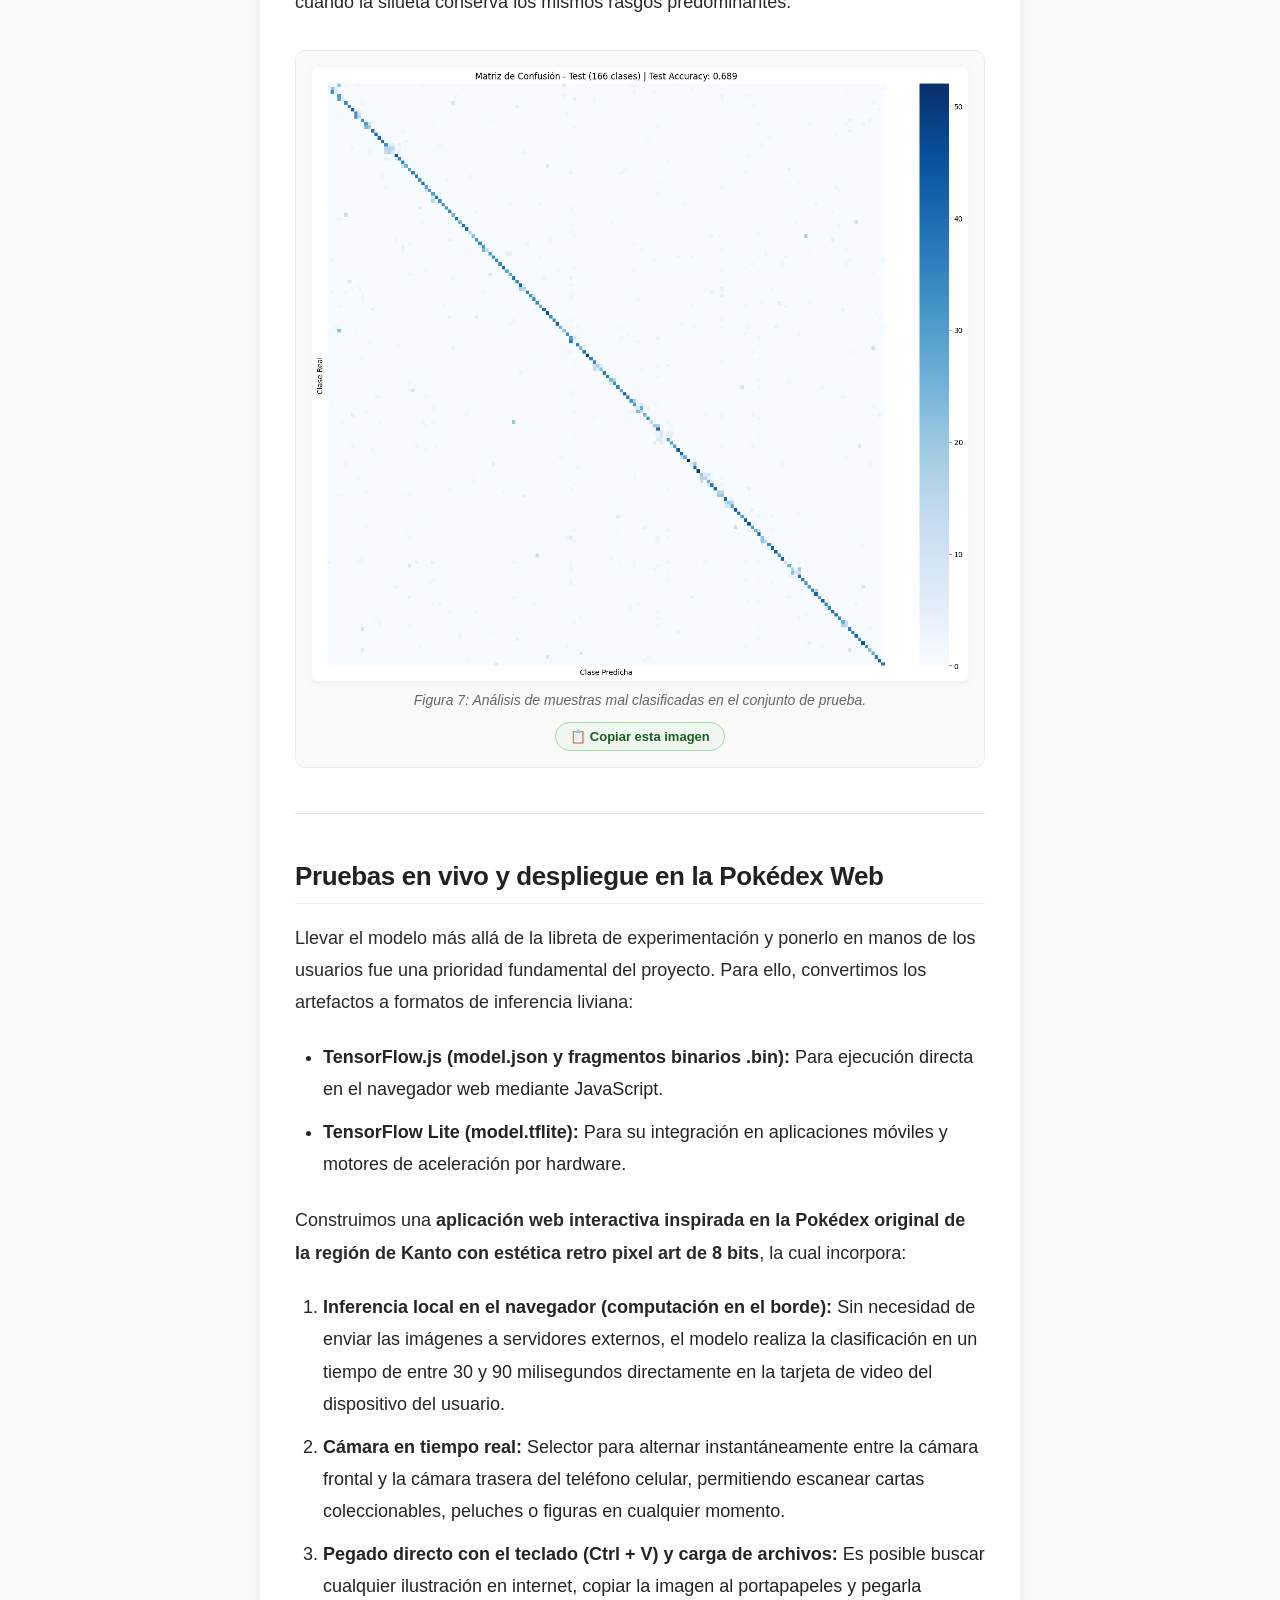
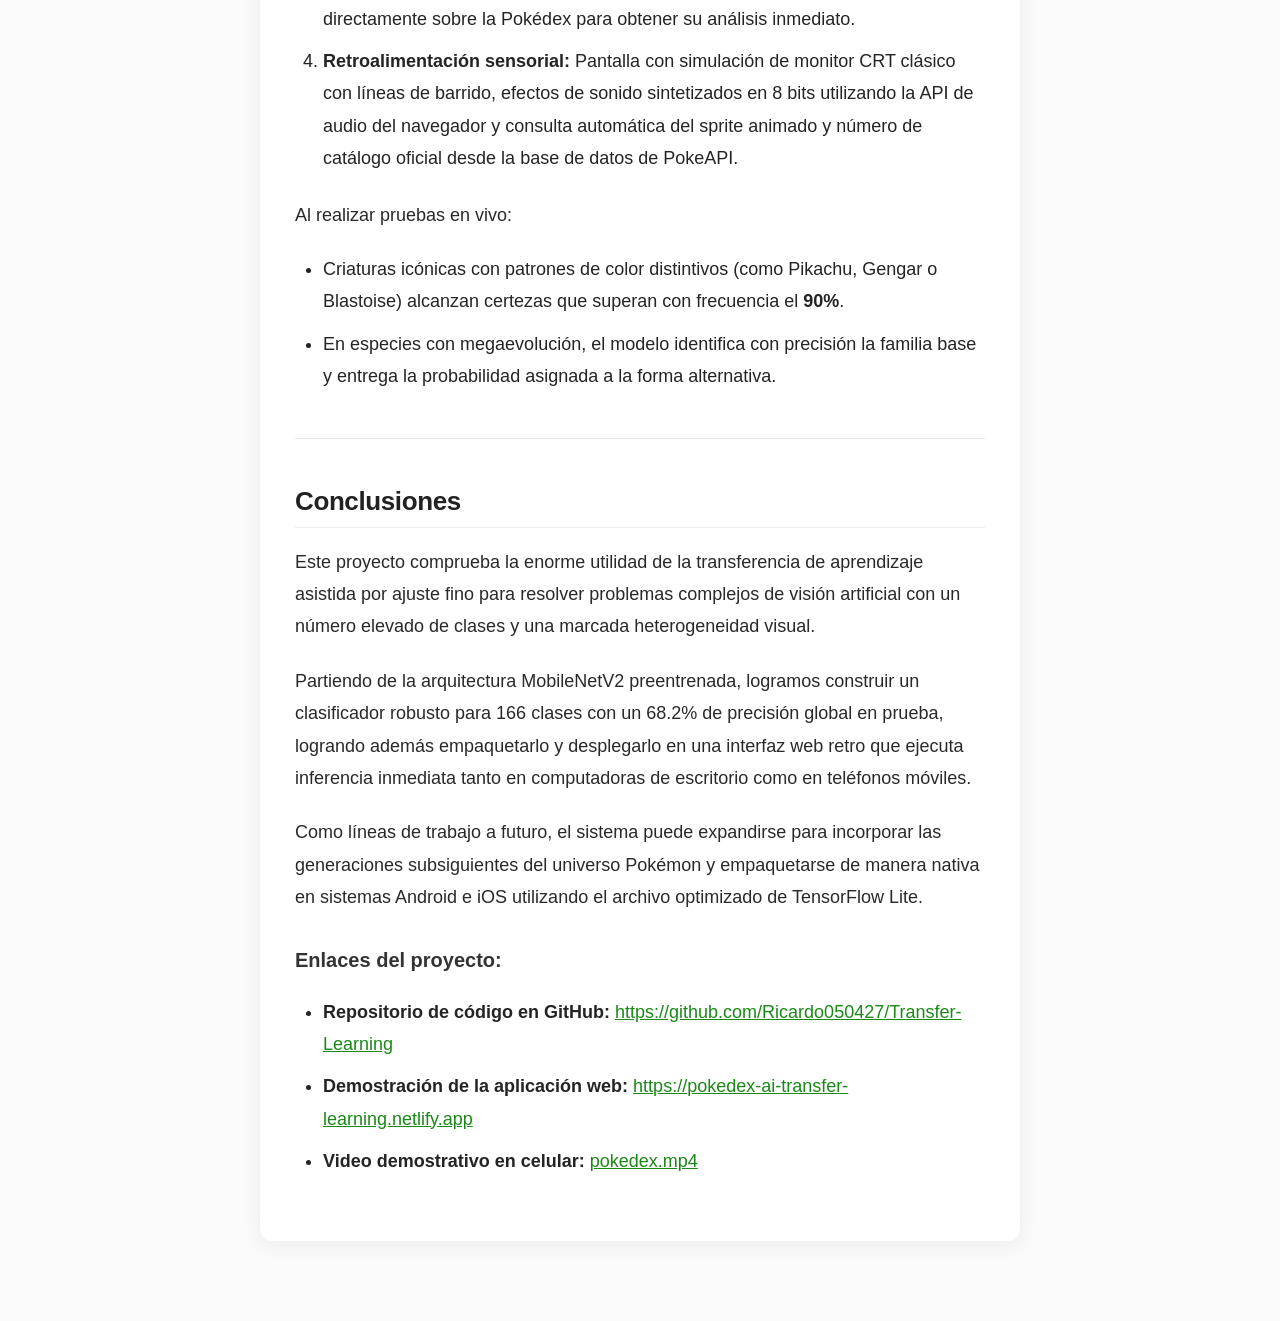
==== commit 92c718f2: "Entregables actualizados: articulo medium 100% en espanol con imagenes, video pokedex.mp4 y graficas" ====
--- a/articulo_medium.html
+++ b/articulo_medium.html
@@ -2,298 +2,444 @@
 <html lang="es">
 <head>
   <meta charset="UTF-8">
-  <title>Borrador Medium — Clasificador de Pokémon</title>
+  <meta name="viewport" content="width=device-width, initial-scale=1.0">
+  <title>Borrador Medium — Clasificador de Pokémon (100% Español)</title>
   <style>
+    * {
+      box-sizing: border-box;
+    }
     body {
       font-family: -apple-system, BlinkMacSystemFont, "Segoe UI", Roboto, Oxygen, Ubuntu, Cantarell, "Open Sans", "Helvetica Neue", sans-serif;
       line-height: 1.8;
       color: #242424;
-      max-width: 740px;
-      margin: 40px auto;
-      padding: 0 20px;
+      background: #FAFAFA;
+      margin: 0;
+      padding: 20px 15px 80px 15px;
+    }
+    .container {
+      max-width: 760px;
+      margin: 0 auto;
+      background: #FFFFFF;
+      padding: 40px 35px;
+      border-radius: 12px;
+      box-shadow: 0 4px 20px rgba(0,0,0,0.06);
     }
     .banner {
       background: #E8F5E9;
       border: 2px solid #2E7D32;
-      border-radius: 8px;
+      border-radius: 10px;
       padding: 16px 20px;
-      margin-bottom: 30px;
+      margin-bottom: 35px;
+      box-shadow: 0 4px 14px rgba(46, 125, 50, 0.15);
+      position: sticky;
+      top: 15px;
+      z-index: 100;
       display: flex;
+      flex-wrap: wrap;
       justify-content: space-between;
       align-items: center;
-      box-shadow: 0 4px 12px rgba(0,0,0,0.08);
-      position: sticky;
-      top: 10px;
-      z-index: 100;
+      gap: 12px;
     }
     .banner-text {
       font-size: 14px;
       color: #1B5E20;
       font-weight: 600;
-    }
-    .copy-btn {
+      line-height: 1.4;
+      flex: 1;
+      min-width: 250px;
+    }
+    .btn-main {
       background: #1A8917;
       color: #FFFFFF;
       border: none;
-      border-radius: 20px;
-      padding: 10px 22px;
-      font-size: 14px;
+      border-radius: 24px;
+      padding: 12px 24px;
+      font-size: 15px;
       font-weight: bold;
       cursor: pointer;
-      box-shadow: 0 2px 6px rgba(0,0,0,0.2);
-      transition: background 0.2s, transform 0.1s;
-    }
-    .copy-btn:hover { background: #156d12; }
-    .copy-btn:active { transform: scale(0.98); }
+      box-shadow: 0 3px 8px rgba(0,0,0,0.2);
+      transition: all 0.2s ease;
+      white-space: nowrap;
+    }
+    .btn-main:hover {
+      background: #156d12;
+      transform: translateY(-1px);
+    }
+    .btn-main:active {
+      transform: translateY(1px);
+    }
     h1 {
-      font-size: 38px;
+      font-size: 36px;
       line-height: 1.25;
       letter-spacing: -0.02em;
-      margin-bottom: 20px;
-      color: #111;
+      margin: 0 0 20px 0;
+      color: #111111;
+      font-weight: 800;
     }
     h2 {
       font-size: 26px;
       line-height: 1.35;
       letter-spacing: -0.015em;
-      margin-top: 40px;
-      margin-bottom: 14px;
-      color: #222;
+      margin-top: 45px;
+      margin-bottom: 16px;
+      color: #222222;
+      font-weight: 700;
+      border-bottom: 1px solid #ECECEC;
+      padding-bottom: 8px;
     }
     h3 {
       font-size: 20px;
-      margin-top: 24px;
-      margin-bottom: 10px;
-      color: #333;
+      margin-top: 28px;
+      margin-bottom: 12px;
+      color: #333333;
+      font-weight: 600;
     }
     p {
       font-size: 18px;
-      margin-bottom: 20px;
+      margin-bottom: 22px;
       color: #292929;
     }
     ul, ol {
       font-size: 18px;
-      margin-bottom: 20px;
+      margin-bottom: 24px;
       padding-left: 28px;
     }
     li {
-      margin-bottom: 8px;
+      margin-bottom: 10px;
     }
     pre {
-      background: #F2F2F2;
-      border-radius: 6px;
-      padding: 16px;
+      background: #F4F4F4;
+      border-radius: 8px;
+      padding: 16px 20px;
       overflow-x: auto;
-      font-size: 15px;
-      font-family: Menlo, Monaco, Consolas, "Courier New", monospace;
-      margin-bottom: 24px;
+      font-size: 14px;
+      font-family: ui-monospace, SFMono-Regular, Menlo, Monaco, Consolas, monospace;
+      margin: 24px 0;
       border-left: 4px solid #1A8917;
+      color: #1E1E1E;
     }
     code {
-      background: #F2F2F2;
+      background: #F0F0F0;
       padding: 2px 6px;
       border-radius: 4px;
       font-size: 15px;
-      font-family: Menlo, Monaco, Consolas, monospace;
+      font-family: ui-monospace, SFMono-Regular, Menlo, Monaco, Consolas, monospace;
+      color: #B71C1C;
     }
     pre code {
       background: transparent;
       padding: 0;
+      color: inherit;
     }
     hr {
       border: 0;
       height: 1px;
       background: #E5E5E5;
-      margin: 40px 0;
+      margin: 45px 0;
     }
     a {
       color: #1A8917;
       text-decoration: underline;
     }
-    .image-placeholder {
-      background: #F9F9F9;
-      border: 2px dashed #DDD;
-      border-radius: 8px;
-      padding: 24px;
+    figure {
+      margin: 32px 0;
       text-align: center;
-      color: #666;
-      font-size: 15px;
-      margin: 25px 0;
+      background: #FAFAFA;
+      padding: 16px;
+      border-radius: 10px;
+      border: 1px solid #EBEBEB;
+    }
+    figure img {
+      max-width: 100%;
+      height: auto;
+      border-radius: 6px;
+      display: block;
+      margin: 0 auto;
+      box-shadow: 0 2px 10px rgba(0,0,0,0.06);
+    }
+    figcaption {
+      font-size: 14px;
+      color: #666666;
+      margin-top: 10px;
+      font-style: italic;
+      line-height: 1.4;
+    }
+    .image-actions {
+      margin-top: 12px;
+      display: flex;
+      justify-content: center;
+      gap: 10px;
+    }
+    .btn-copy-img {
+      background: #F0F7F0;
+      color: #1B5E20;
+      border: 1px solid #A5D6A7;
+      border-radius: 16px;
+      padding: 6px 14px;
+      font-size: 13px;
+      font-weight: 600;
+      cursor: pointer;
+      display: inline-flex;
+      align-items: center;
+      gap: 6px;
+      transition: all 0.2s ease;
+    }
+    .btn-copy-img:hover {
+      background: #E8F5E9;
+      border-color: #2E7D32;
+      color: #2E7D32;
     }
   </style>
 </head>
 <body>
 
-  <div class="banner">
-    <div class="banner-text">Haz clic para copiar todo el artículo listo para Medium (con títulos, código y negritas):</div>
-    <button class="copy-btn" id="copyBtn" onclick="copiarArticulo()">Copiar para Medium</button>
-  </div>
-
-  <article id="articleContent">
-    <h1>Pokémon detection using convolutional neural networks and transfer learning</h1>
-
-    <h2>Introduction</h2>
-    <p>Identificar Pokémon ha sido un pasatiempo fascinante para millones de personas desde la llegada de la primera generación en 1996. Sin embargo, para quien recién empieza en este mundo, distinguir entre más de 150 criaturas distintas —muchas de ellas con formas, evoluciones y variantes muy similares— puede resultar una tarea abrumadora.</p>
-    <p>En este artículo exploraremos cómo construir un clasificador de Pokémon de principio a fin utilizando visión por computadora y aprendizaje profundo. Nuestro flujo de trabajo abarca cuatro etapas principales:</p>
-    <ol>
-      <li><strong>Análisis de datos:</strong> Exploración de un conjunto de datos grande y diverso.</li>
-      <li><strong>Preprocesamiento:</strong> Redimensionamiento y aumento de datos (<em>Data Augmentation</em>).</li>
-      <li><strong>Construcción del modelo:</strong> Transfer Learning utilizando <strong>MobileNetV2</strong>.</li>
-      <li><strong>Prueba en vivo:</strong> Despliegue en una aplicación web interactiva estilo Pokédex pixel art para probar el modelo en tiempo real con la cámara de un celular o pegando imágenes desde la web.</li>
-    </ol>
-
-    <hr>
-
-    <h2>The data (Los datos)</h2>
-    <p>Para este proyecto utilizamos el dataset disponible en Kaggle: <a href="https://www.kaggle.com/datasets/mornville/pokemonimagedataset" target="_blank">mornville/pokemonimagedataset</a>.</p>
-    <p>El dataset contiene más de 40,000 imágenes organizadas en <strong>166 clases</strong>, correspondientes a:</p>
-    <ul>
-      <li>Los <strong>151 Pokémon originales</strong> de la región de Kanto (desde Bulbasaur #001 hasta Mew #151).</li>
-      <li><strong>15 Megaevoluciones</strong> oficiales de esa misma generación (como Mega Charizard X/Y, Mega Gengar, Mega Mewtwo X/Y, etc.).</li>
-    </ul>
-    <p>Cada carpeta de especie contiene decenas de imágenes con variaciones estilísticas extremas: ilustraciones oficiales 2D, modelos 3D de videojuegos, cartas del juego TCG, arte conceptual y dibujos de la comunidad. Esta diversidad representa un reto interesante, ya que obliga a la red neuronal a aprender características invariantes de la especie y no simplemente memorizar un estilo gráfico particular.</p>
-
-    <hr>
-
-    <h2>Data preparation (Preparación de datos)</h2>
-    <p>Para procesar las imágenes de forma eficiente y evitar desbordar la memoria RAM del sistema, redimensionamos todas las imágenes a un tamaño estándar de 224 &times; 224 píxeles con 3 canales de color (RGB).</p>
-    <p>Utilizamos la utilidad de Keras <code>image_dataset_from_directory</code>, la cual carga y procesa lotes de imágenes directamente desde el disco:</p>
-
-<pre><code>IMG_SIZE = (224, 224)
-BATCH_SIZE = 32
-
-train_dataset, val_dataset = tf.keras.utils.image_dataset_from_directory(
-    train_dir,
+  <div class="container">
+    <div class="banner">
+      <div class="banner-text">
+        <strong>Artículo preparado al 100% en español:</strong><br>
+        Usa el botón para copiar el texto completo formateado, y los botones bajo cada imagen para copiar las figuras directamente al portapapeles.
+      </div>
+      <button class="btn-main" id="copyArticleBtn" onclick="copiarArticulo()">📋 Copiar artículo completo</button>
+    </div>
+
+    <article id="articleContent">
+      <h1>Clasificación y detección de Pokémon mediante redes neuronales convolucionales y transferencia de aprendizaje</h1>
+
+      <figure>
+        <img id="img_portada" src="[data-uri]" alt="Los 151 Pokémon originales de la primera generación de Kanto">
+        <figcaption>Figura 1: Los 151 Pokémon originales de la primera generación de Kanto.</figcaption>
+        <div class="image-actions">
+          <button class="btn-copy-img" onclick="copiarImagenAlPortapapeles('img_portada', this)">📋 Copiar esta imagen</button>
+        </div>
+      </figure>
+
+      <hr>
+
+      <h2>Introducción</h2>
+      <p>Identificar Pokémon ha sido un pasatiempo fascinante para millones de personas desde la llegada de la primera generación en 1996. Sin embargo, para quien recién empieza en este mundo, distinguir entre más de 150 criaturas distintas —muchas de ellas con formas, evoluciones y variantes muy similares— puede resultar una tarea abrumadora.</p>
+      
+      <p>En este artículo exploraremos cómo construir un clasificador de Pokémon de principio a fin utilizando visión por computadora y aprendizaje profundo. Nuestro flujo de trabajo abarca cuatro etapas principales:</p>
+      
+      <ol>
+        <li><strong>Análisis de datos:</strong> Exploración de un conjunto de datos grande y diverso con múltiples estilos visuales.</li>
+        <li><strong>Preprocesamiento:</strong> Redimensionamiento, normalización y aumento sintético de datos.</li>
+        <li><strong>Construcción del modelo:</strong> Transferencia de aprendizaje utilizando la arquitectura <strong>MobileNetV2</strong> en dos fases (extracción de características y ajuste fino).</li>
+        <li><strong>Prueba en vivo:</strong> Despliegue en una aplicación web interactiva estilo Pokédex clásica en pixel art de 8 bits para probar el modelo en tiempo real desde la cámara del celular o pegando imágenes.</li>
+      </ol>
+
+      <hr>
+
+      <h2>El conjunto de datos</h2>
+      <p>Para este proyecto utilizamos el conjunto de datos disponible públicamente en Kaggle: <a href="https://www.kaggle.com/datasets/mornville/pokemonimagedataset" target="_blank">mornville/pokemonimagedataset</a>.</p>
+      
+      <p>El dataset contiene más de 40,000 imágenes organizadas en <strong>166 clases</strong>, correspondientes a:</p>
+      <ul>
+        <li>Los <strong>151 Pokémon originales</strong> de la región de Kanto (desde Bulbasaur #001 hasta Mew #151).</li>
+        <li><strong>15 Megaevoluciones</strong> oficiales de esa misma generación (como Mega Charizard X e Y, Mega Gengar, Mega Mewtwo X e Y, entre otras).</li>
+      </ul>
+
+      <figure>
+        <img id="img_distribucion" src="[data-uri]" alt="Distribución de imágenes en el conjunto de entrenamiento">
+        <figcaption>Figura 2: Distribución de imágenes en el conjunto de entrenamiento (muestra representativa de 25 clases de las 166 totales).</figcaption>
+        <div class="image-actions">
+          <button class="btn-copy-img" onclick="copiarImagenAlPortapapeles('img_distribucion', this)">📋 Copiar esta imagen</button>
+        </div>
+      </figure>
+
+      <p>Cada carpeta de especie contiene decenas de imágenes con variaciones estilísticas extremas: ilustraciones oficiales en dos dimensiones, modelos tridimensionales de videojuegos modernos, cartas coleccionables del juego TCG, figuras de juguete, arte conceptual y dibujos realizados por la comunidad.</p>
+
+      <figure>
+        <img id="img_muestras" src="[data-uri]